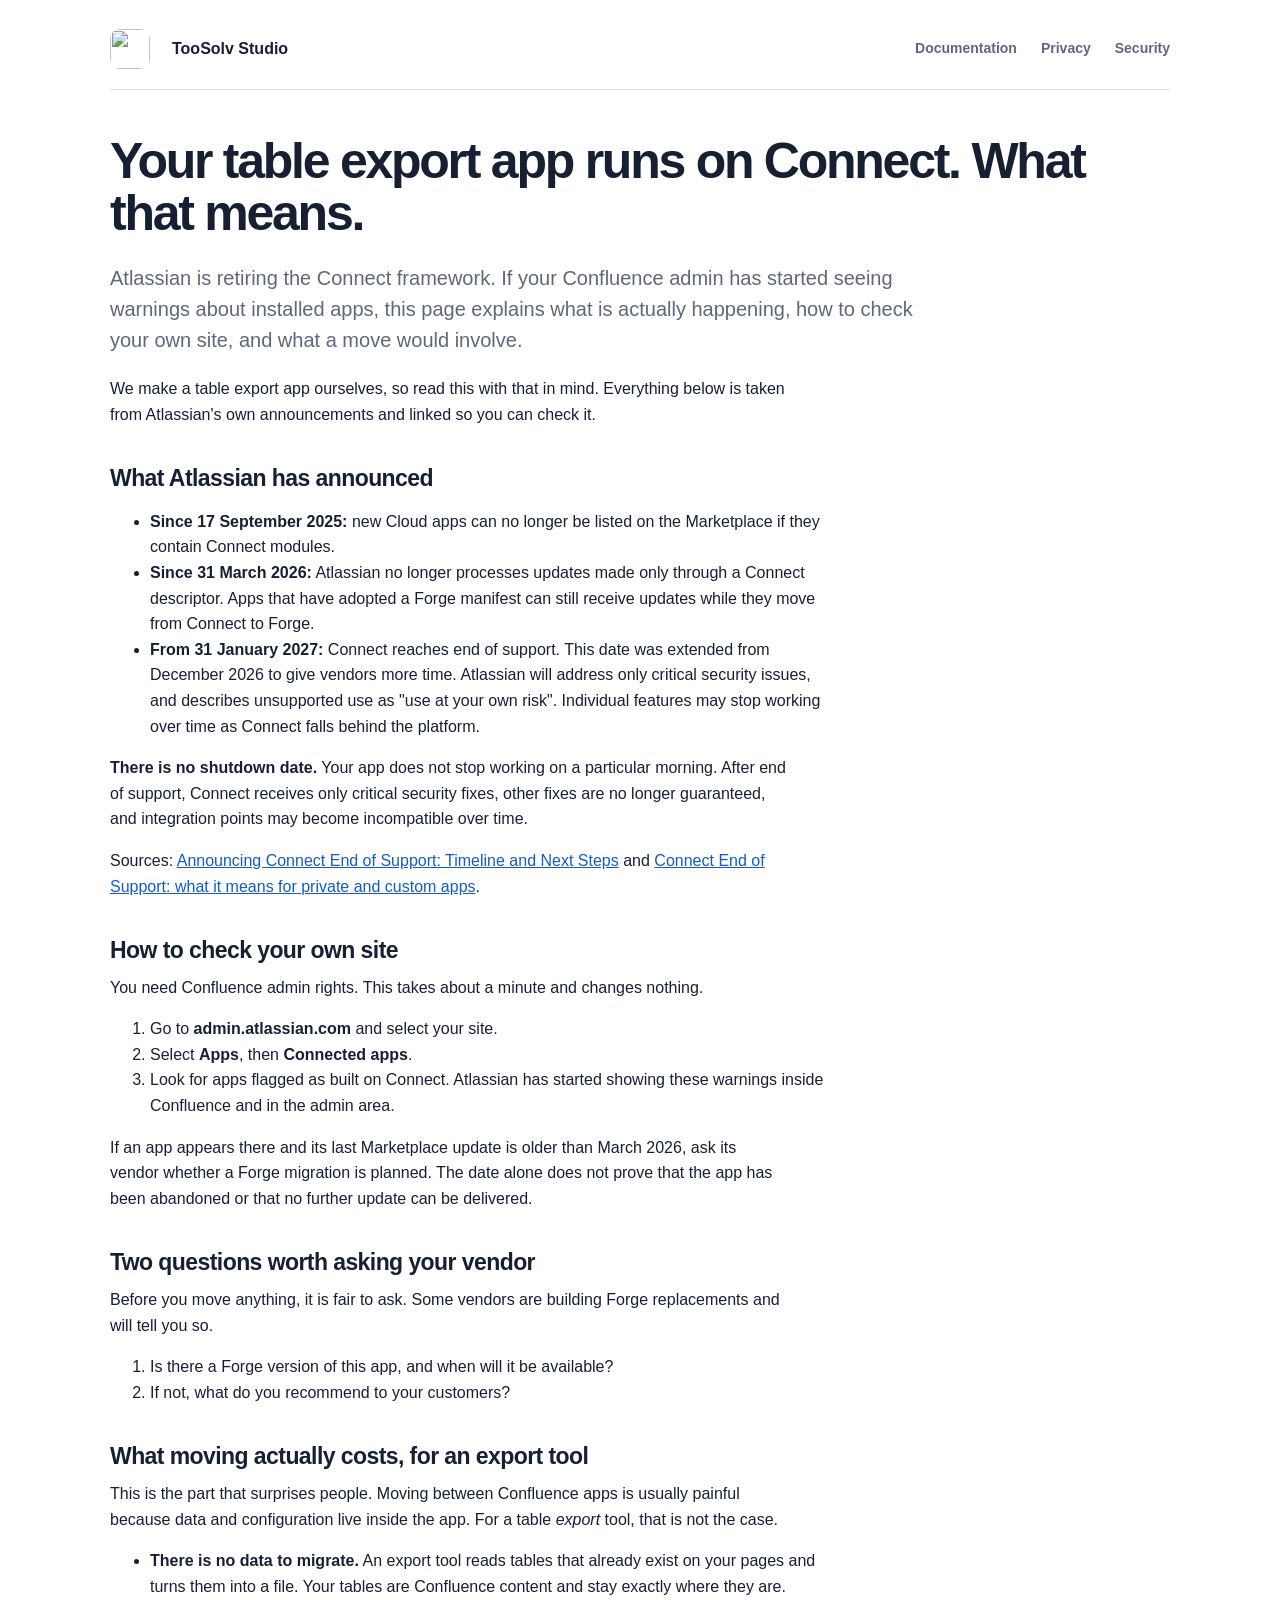
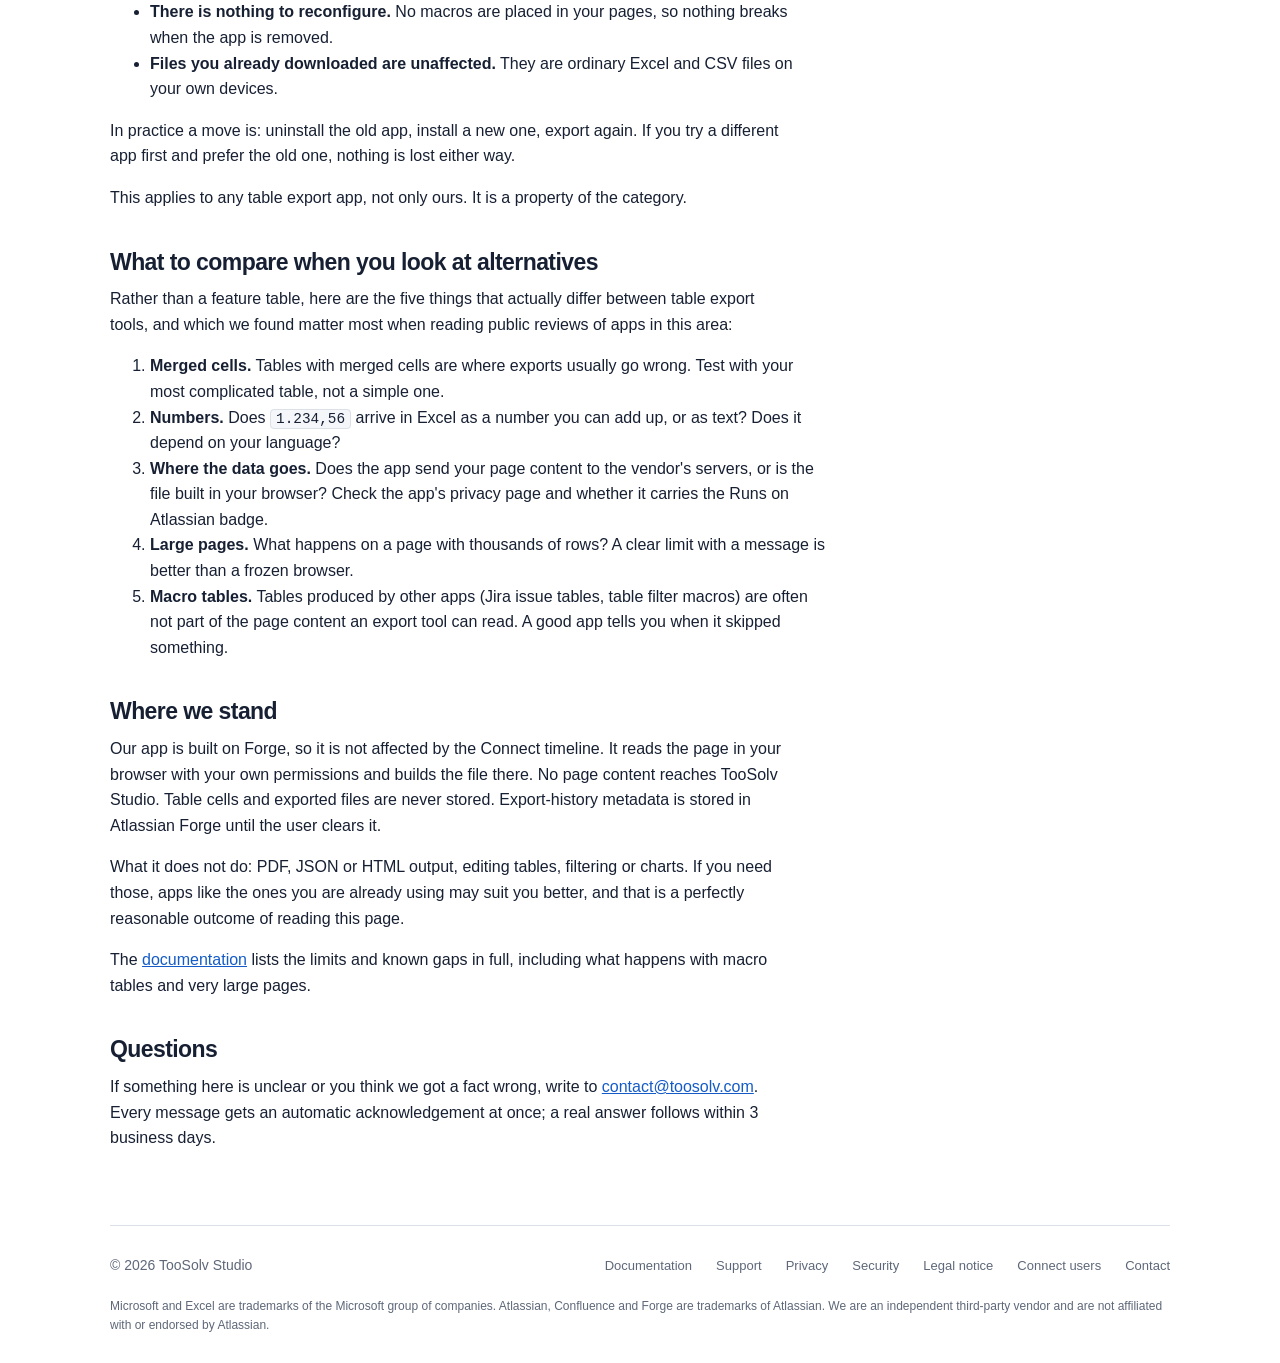
==== connect/index.html @ 5d68e41f "Fix Connect support wording" ====
<!doctype html>
<html lang="en">
<head>
  <meta charset="utf-8">
  <meta name="viewport" content="width=device-width, initial-scale=1">
  <meta http-equiv="Content-Security-Policy" content="default-src 'none'; style-src 'self'; img-src 'self' data:; script-src 'none'; connect-src 'none'; font-src 'self'; object-src 'none'; base-uri 'none'; form-action 'none'">
  <meta name="referrer" content="no-referrer">
  <title>Your table exporter runs on Connect · TableFlow: Excel & CSV Export for Confluence</title>
  <meta name="description" content="What Atlassian Connect end of support means for table export apps in Confluence Cloud, how to check whether yours is affected, and what a move costs.">
  <link rel="icon" href="../toosolv-studio.png?v=20260926">
  <link rel="stylesheet" href="../style.css?v=20260923c">
</head>
<body>
<div class="wrap">
  <header class="site">
    <img src="../toosolv-studio.png?v=20260926" alt="">
    <a href="../">TooSolv Studio</a>
    <nav aria-label="Main">
      <a href="../docs/">Documentation</a>
      <a href="../privacy/">Privacy</a>
      <a href="../security/">Security</a>

    </nav>
  </header>

  <main>
    <h1>Your table export app runs on Connect. What that means.</h1>
    <p class="lead">Atlassian is retiring the Connect framework. If your Confluence admin has
      started seeing warnings about installed apps, this page explains what is actually
      happening, how to check your own site, and what a move would involve.</p>

    <p>We make a table export app ourselves, so read this with that in mind. Everything below is
      taken from Atlassian's own announcements and linked so you can check it.</p>

    <h2>What Atlassian has announced</h2>
    <ul>
      <li><strong>Since 17 September 2025:</strong> new Cloud apps can no longer be listed on the
        Marketplace if they contain Connect modules.</li>
      <li><strong>Since 31 March 2026:</strong> Atlassian no longer processes updates made only
        through a Connect descriptor. Apps that have adopted a Forge manifest can still receive
        updates while they move from Connect to Forge.</li>
      <li><strong>From 31 January 2027:</strong> Connect reaches end of support. This date was
        extended from December 2026 to give vendors more time. Atlassian will address only critical
        security issues, and describes unsupported use as "use at your own risk". Individual
        features may stop working over time as Connect falls behind the platform.</li>
    </ul>

    <p><strong>There is no shutdown date.</strong> Your app does not stop working on a particular
      morning. After end of support, Connect receives only critical security fixes, other fixes
      are no longer guaranteed, and integration points may become incompatible over time.</p>

    <p>Sources:
      <a href="https://www.atlassian.com/blog/development/announcing-connect-end-of-support-timeline-and-next-steps">Announcing
      Connect End of Support: Timeline and Next Steps</a> and
      <a href="https://developer.atlassian.com/platform/adopting-forge-from-connect/connect-end-of-support-private-apps/">Connect
      End of Support: what it means for private and custom apps</a>.</p>

    <h2>How to check your own site</h2>
    <p>You need Confluence admin rights. This takes about a minute and changes nothing.</p>
    <ol>
      <li>Go to <strong>admin.atlassian.com</strong> and select your site.</li>
      <li>Select <strong>Apps</strong>, then <strong>Connected apps</strong>.</li>
      <li>Look for apps flagged as built on Connect. Atlassian has started showing these
        warnings inside Confluence and in the admin area.</li>
    </ol>
    <p>If an app appears there and its last Marketplace update is older than March 2026, ask its
      vendor whether a Forge migration is planned. The date alone does not prove that the app has
      been abandoned or that no further update can be delivered.</p>

    <h2>Two questions worth asking your vendor</h2>
    <p>Before you move anything, it is fair to ask. Some vendors are building Forge replacements
      and will tell you so.</p>
    <ol>
      <li>Is there a Forge version of this app, and when will it be available?</li>
      <li>If not, what do you recommend to your customers?</li>
    </ol>

    <h2>What moving actually costs, for an export tool</h2>
    <p>This is the part that surprises people. Moving between Confluence apps is usually painful
      because data and configuration live inside the app. For a table <em>export</em> tool, that
      is not the case.</p>
    <ul>
      <li><strong>There is no data to migrate.</strong> An export tool reads tables that already
        exist on your pages and turns them into a file. Your tables are Confluence content and
        stay exactly where they are.</li>
      <li><strong>There is nothing to reconfigure.</strong> No macros are placed in your pages,
        so nothing breaks when the app is removed.</li>
      <li><strong>Files you already downloaded are unaffected.</strong> They are ordinary Excel
        and CSV files on your own devices.</li>
    </ul>
    <p>In practice a move is: uninstall the old app, install a new one, export again. If you try
      a different app first and prefer the old one, nothing is lost either way.</p>
    <p>This applies to any table export app, not only ours. It is a property of the category.</p>

    <h2>What to compare when you look at alternatives</h2>
    <p>Rather than a feature table, here are the five things that actually differ between table
      export tools, and which we found matter most when reading public reviews of apps in this
      area:</p>
    <ol>
      <li><strong>Merged cells.</strong> Tables with merged cells are where exports usually go
        wrong. Test with your most complicated table, not a simple one.</li>
      <li><strong>Numbers.</strong> Does <code>1.234,56</code> arrive in Excel as a number you
        can add up, or as text? Does it depend on your language?</li>
      <li><strong>Where the data goes.</strong> Does the app send your page content to the
        vendor's servers, or is the file built in your browser? Check the app's privacy page and
        whether it carries the Runs on Atlassian badge.</li>
      <li><strong>Large pages.</strong> What happens on a page with thousands of rows? A clear
        limit with a message is better than a frozen browser.</li>
      <li><strong>Macro tables.</strong> Tables produced by other apps (Jira issue tables, table
        filter macros) are often not part of the page content an export tool can read. A good
        app tells you when it skipped something.</li>
    </ol>

    <h2>Where we stand</h2>
    <p>Our app is built on Forge, so it is not affected by the Connect timeline. It reads the
      page in your browser with your own permissions and builds the file there. No page content
      reaches TooSolv Studio. Table cells and exported files are never stored. Export-history
      metadata is stored in Atlassian Forge until the user clears it.</p>
    <p>What it does not do: PDF, JSON or HTML output, editing tables, filtering or charts. If you
      need those, apps like the ones you are already using may suit you better, and that is a
      perfectly reasonable outcome of reading this page.</p>
    <p>The <a href="../docs/">documentation</a> lists the limits and known gaps in full, including
      what happens with macro tables and very large pages.</p>

    <h2>Questions</h2>
    <p>If something here is unclear or you think we got a fact wrong, write to
      <a href="mailto:contact@toosolv.com">contact@toosolv.com</a>. Every message gets an
      automatic acknowledgement at once; a real answer follows within 3 business days.</p>
  </main>

  <footer class="site-footer"><div class="footer-inner"><span class="copyright">© 2026 TooSolv Studio</span><nav class="footer-links" aria-label="Footer"><a href="/docs/">Documentation</a><a href="/support/">Support</a><a href="/privacy/">Privacy</a><a href="/security/">Security</a><a href="/impressum/">Legal notice</a><a href="/connect/">Connect users</a><a href="mailto:contact@toosolv.com">Contact</a></nav></div><p class="footer-trademark">Microsoft and Excel are trademarks of the Microsoft group of companies. Atlassian, Confluence and Forge are trademarks of Atlassian. We are an independent third-party vendor and are not affiliated with or endorsed by Atlassian.</p></footer>
</div>
</body>
</html>
---- style.css ----
:root {
  --ink: #172033;
  --muted: #5e6879;
  --blue: #145bc7;
  --blue-dark: #0d4399;
  --line: #dce1e8;
  --panel: #f4f6f9;
  --white: #fff;
  --page: #fff;
  color-scheme: light;
}
* { box-sizing: border-box; }
html { scroll-behavior: smooth; }
body { margin: 0; background: var(--page); color: var(--ink); font: 16px/1.6 -apple-system, BlinkMacSystemFont, "Segoe UI", Arial, sans-serif; }
.wide { width: min(1380px, calc(100% - 80px)); margin-inline: auto; }
.topbar { border-bottom: 1px solid var(--line); background: var(--white); }
.topbar .wide { min-height: 76px; display: flex; align-items: center; gap: 30px; }
.brand { display: inline-flex; align-items: center; gap: 12px; color: var(--ink); font-size: 17px; font-weight: 720; text-decoration: none; }
.brand img { width: 42px; height: 42px; border-radius: 11px; }
nav { display: flex; flex-wrap: wrap; gap: 24px; margin-left: auto; }
nav a { color: var(--muted); font-size: 14px; font-weight: 650; text-decoration: none; }
nav a:hover, nav a:focus-visible, nav a[aria-current="page"] { color: var(--blue); }
a { color: var(--blue); }
h1, h2, p { margin-top: 0; }
h1 { max-width: 17ch; margin-bottom: 24px; font-size: clamp(42px, 5.2vw, 72px); line-height: 1.03; letter-spacing: -.045em; }
h2 { margin-bottom: 10px; font-size: 28px; line-height: 1.2; letter-spacing: -.025em; }
.lead { max-width: 66ch; color: var(--muted); font-size: 20px; line-height: 1.55; }
.label { margin-bottom: 16px; color: var(--blue); font-size: 13px; font-weight: 750; letter-spacing: .05em; text-transform: uppercase; }
.home-intro { display: grid; grid-template-columns: minmax(0, 1.65fr) minmax(300px, .7fr); gap: 8vw; align-items: center; min-height: 540px; padding-block: 72px; }
.intro-copy { max-width: 850px; }
.text-link { display: inline-block; margin-top: 20px; font-weight: 700; text-decoration: none; }
.studio-facts { padding: 30px; border-top: 4px solid var(--blue); background: var(--panel); }
.studio-facts h2 { font-size: 22px; }
.studio-facts dl { margin: 22px 0 0; }
.studio-facts dl div { display: grid; grid-template-columns: 90px 1fr; gap: 20px; padding: 13px 0; border-top: 1px solid var(--line); }
.studio-facts dt { color: var(--muted); font-size: 14px; }
.studio-facts dd { margin: 0; font-weight: 650; }
.projects-block, .product-details { padding-block: 72px; background: var(--panel); border-block: 1px solid var(--line); }
.projects-block.compact { padding-block: 56px 100px; border-top: 0; }
.section-title, .page-title { display: grid; grid-template-columns: minmax(300px, 1fr) minmax(300px, .75fr); gap: 10vw; align-items: end; margin-bottom: 34px; }
.section-title h2 { margin: 0; font-size: 34px; }
.section-title > p, .page-title > p { max-width: 600px; margin: 0; color: var(--muted); }
.project-row { display: grid; grid-template-columns: 66px minmax(0, 1fr) auto; gap: 26px; align-items: center; padding: 30px 0; border-top: 1px solid #bec6d2; border-bottom: 1px solid #bec6d2; color: var(--ink); text-decoration: none; }
.project-row:hover .row-action, .project-row:focus-visible .row-action { color: var(--blue-dark); text-decoration: underline; text-underline-offset: 4px; }
.project-letter { display: grid; place-items: center; width: 58px; height: 58px; border-radius: 13px; background: var(--blue); color: white; font-size: 27px; font-weight: 800; }
.project-row img { width: 58px; height: 58px; border-radius: 13px; }
.project-copy { display: flex; flex-direction: column; }
.project-copy small { margin-bottom: 2px; color: var(--blue); font-weight: 700; text-transform: uppercase; }
.project-copy strong { font-size: 23px; }
.project-copy > span { color: var(--muted); }
.row-action { color: var(--blue); font-weight: 700; }
.page-head { min-height: 410px; padding-block: 46px 70px; }
.crumb { margin-bottom: 76px; color: var(--muted); font-size: 14px; }
.crumb a { color: var(--muted); text-decoration: none; }
.crumb span { padding-inline: 8px; color: #9aa3b1; }
.page-title h1 { margin: 0; font-size: clamp(46px, 6vw, 76px); }
.product-head { min-height: 520px; }
.product-title { display: flex; align-items: flex-start; gap: 30px; }
.product-title > img { width: 104px; height: 104px; border-radius: 24px; }
.product-title h1 { max-width: 19ch; font-size: clamp(44px, 5.5vw, 70px); }
.product-actions { display: flex; flex-wrap: wrap; gap: 14px 28px; margin: 32px 0 0 134px; }
.primary-link { padding: 11px 17px; border-radius: 7px; background: var(--blue); color: white; font-weight: 700; text-decoration: none; }
.primary-link:hover, .primary-link:focus-visible { background: var(--blue-dark); }
.plain-link { align-self: center; font-weight: 650; text-decoration: none; }
.details-grid { display: grid; grid-template-columns: repeat(4, 1fr); }
.details-grid article { min-height: 190px; padding: 8px 28px 8px 0; }
.details-grid article + article { padding-left: 28px; border-left: 1px solid #c8cfda; }
.details-grid h2 { font-size: 20px; }
.details-grid p { color: var(--muted); }
.review-links { padding-block: 80px; }
.review-links .wide { display: grid; grid-template-columns: .7fr 1.3fr; gap: 8vw; }
.review-links h2 { font-size: 31px; }
.review-links .wide > div { display: grid; }
.review-links a { display: grid; grid-template-columns: 170px 1fr; gap: 30px; padding: 18px 0; border-top: 1px solid var(--line); color: var(--ink); text-decoration: none; }
.review-links a:last-child { border-bottom: 1px solid var(--line); }
.review-links a span { color: var(--muted); }
footer { padding-block: 28px; border-top: 1px solid var(--line); color: var(--muted); font-size: 14px; }
footer .wide { display: flex; justify-content: space-between; gap: 24px; }
footer a { color: var(--muted); }
footer .trademark { display: block; margin-top: 16px; font-size: 12px; }

/* Existing documentation and policy pages */
.wrap { width: min(1060px, calc(100% - 48px)); margin-inline: auto; padding-block: 26px 64px; }
header.site { min-height: 64px; display: flex; align-items: center; gap: 22px; padding-bottom: 18px; margin-bottom: 46px; border-bottom: 1px solid var(--line); }
header.site > a:first-of-type { display: inline-flex; align-items: center; gap: 11px; color: var(--ink); font-weight: 720; text-decoration: none; }
header.site img { width: 40px; height: 40px; border-radius: 10px; }
header.site nav { margin-left: auto; }
.wrap h1 { max-width: none; font-size: clamp(34px, 5vw, 50px); }
.wrap h2 { margin-top: 38px; font-size: 23px; }
.wrap p, .wrap li { max-width: 76ch; }
table { width: 100%; margin: 14px 0; border-collapse: collapse; font-size: 15px; }
th, td { padding: 9px 10px; border-bottom: 1px solid var(--line); text-align: left; vertical-align: top; }
th { color: var(--muted); }
.table-scroll { overflow-x: auto; }
code, kbd { padding: 1px 5px; border: 1px solid var(--line); border-radius: 4px; background: var(--panel); font: .9em "Cascadia Code", Consolas, monospace; }
.cards { display: grid; grid-template-columns: repeat(auto-fit, minmax(210px, 1fr)); gap: 12px; margin-top: 24px; }
.cards a { padding: 16px; border: 1px solid var(--line); color: var(--ink); text-decoration: none; }
.cards strong, .cards span { display: block; }
.cards strong { color: var(--blue); }
.cards span { color: var(--muted); font-size: 14px; }
.wrap footer { margin-top: 58px; }
.sr-only { position: absolute; width: 1px; height: 1px; overflow: hidden; clip-path: inset(50%); white-space: nowrap; }

@media (max-width: 900px) {
  .wide { width: min(100% - 40px, 760px); }
  .home-intro { grid-template-columns: 1fr; min-height: auto; gap: 50px; }
  .studio-facts { max-width: 520px; }
  .section-title, .page-title, .review-links .wide { grid-template-columns: 1fr; gap: 16px; }
  .details-grid { grid-template-columns: repeat(2, 1fr); }
  .details-grid article:nth-child(3) { padding-left: 0; border-left: 0; }
  .project-row { grid-template-columns: 58px 1fr; }
  .row-action { grid-column: 2; }
}
@media (max-width: 600px) {
  .wide { width: calc(100% - 30px); }
  .topbar .wide, header.site { flex-wrap: wrap; padding-block: 13px; }
  nav, header.site nav { width: 100%; margin-left: 0; gap: 16px; }
  h1 { font-size: 42px; }
  .home-intro { padding-block: 52px; }
  .projects-block, .product-details { padding-block: 50px; }
  .page-head { padding-top: 30px; }
  .crumb { margin-bottom: 50px; }
  .product-title { display: block; }
  .product-title > img { width: 76px; height: 76px; margin-bottom: 24px; }
  .product-actions { margin-left: 0; }
  .details-grid { grid-template-columns: 1fr; }
  .details-grid article, .details-grid article + article { min-height: auto; padding: 20px 0; border-left: 0; border-top: 1px solid #c8cfda; }
  .review-links a { grid-template-columns: 1fr; gap: 4px; }
  footer .wide { display: block; }
}
@media (prefers-reduced-motion: reduce) { html { scroll-behavior: auto; } }

/* Keep the footer at the bottom without covering page content. */
body { min-height: 100vh; min-height: 100dvh; display: flex; flex-direction: column; }
body > main { flex: 1; }
body > .wrap { flex: 1; display: flex; flex-direction: column; padding-bottom: 0; }
.wrap > main { flex: 1; }
.site-footer { flex-shrink: 0; margin-top: auto; background: var(--white); }
.footer-inner, .footer-trademark { width: min(1380px, calc(100% - 80px)); margin-inline: auto; }
.footer-inner { display: flex; align-items: baseline; justify-content: space-between; flex-wrap: wrap; gap: 16px 32px; }
.copyright { white-space: nowrap; }
.footer-links { margin: 0; display: flex; flex-wrap: wrap; gap: 10px 24px; }
.footer-links a { font-size: 13px; font-weight: 500; text-underline-offset: 4px; }
.footer-links a:hover { text-decoration: underline; }
.footer-trademark { margin-top: 20px; margin-bottom: 0; font-size: 12px; }
.wrap .footer-inner, .wrap .footer-trademark { width: 100%; max-width: none; }
.product-head { padding-block: 32px 56px; min-height: auto; }
.product-head .crumb { margin-bottom: 42px; }
.product-overview { display: grid; grid-template-columns: minmax(0, 1.5fr) minmax(280px, .75fr); gap: 64px; align-items: start; }
.product-title { display: grid; grid-template-columns: 64px 1fr; gap: 22px; }
.product-title > img { width: 64px; height: 64px; border-radius: 15px; }
.product-title h1 { font-size: clamp(36px, 4vw, 56px); max-width: 20ch; margin-bottom: 20px; }
.product-title .label { margin-bottom: 12px; }
.product-title .lead { font-size: 18px; margin-bottom: 0; }
.product-actions { margin: 28px 0 0 86px; }
.product-summary { padding: 24px 28px; background: var(--panel); border: 1px solid var(--line); border-radius: 10px; }
.product-summary h2 { font-size: 19px; margin-bottom: 18px; }
.product-summary dl { margin: 0; }
.product-summary dl div { display: flex; justify-content: space-between; gap: 20px; border-top: 1px solid var(--line); padding-block: 12px; }
.product-summary dt { color: var(--muted); }
.product-summary dd { margin: 0; font-weight: 600; text-align: right; }
.product-details { padding-block: 40px; }
.details-grid { gap: 20px; }
.details-grid article, .details-grid article + article { min-height: auto; padding: 24px; border: 1px solid var(--line); border-radius: 8px; background: white; }
.details-grid h2 { font-size: 18px; }
.details-grid p { margin-bottom: 0; font-size: 15px; }
.review-links { padding-block: 48px; }
.review-links h2 { font-size: 26px; }
.review-intro p { color: var(--muted); max-width: 38ch; }
@media (max-width: 900px) {
 .footer-inner, .footer-trademark { width: calc(100% - 40px); }
 .product-overview { grid-template-columns: 1fr; gap: 32px; }
 .product-summary { max-width: none; }
}
@media (max-width: 600px) {
 .footer-inner, .footer-trademark { width: calc(100% - 30px); }
 .footer-links { width: 100%; gap: 12px 20px; }
 .product-title { grid-template-columns: 48px minmax(0, 1fr); gap: 14px; }
 .product-title > img { width: 48px; height: 48px; margin: 0; }
 .product-title h1 { font-size: 34px; }
 .product-actions { margin-left: 0; }
 .product-head .crumb { margin-bottom: 30px; }
 .product-summary { padding: 20px; }
 .details-grid article, .details-grid article + article { padding: 22px; }
}

.home-main { display: flex; flex-direction: column; }
.home-main > .projects-block { flex: 1; }

/* Viewport-sized project directories; long documents keep normal scrolling. */
.directory-ready { height: 100vh; height: 100dvh; min-height: 0; overflow: hidden; }
.directory-ready .topbar, .directory-ready .site-footer { flex: 0 0 auto; }
.directory-ready .home-main { min-height: 0; overflow: hidden; }
.directory-ready .home-intro { flex: 0 0 auto; min-height: 0; padding-block: clamp(24px, 6vh, 72px); }
.directory-ready .home-intro h1 { font-size: clamp(32px, 4.3vw, 64px); }
.directory-ready .home-intro .lead { margin-bottom: 0; font-size: 18px; }
.directory-ready .page-head { flex: 0 0 auto; min-height: 0; padding-block: clamp(20px, 4vh, 46px); }
.directory-ready .page-head .crumb { margin-bottom: clamp(16px, 4vh, 48px); }
.directory-ready .page-title { margin-bottom: 0; }
.directory-ready .projects-block { min-height: 0; padding-block: clamp(16px, 3vh, 40px); display: flex; }
.directory-ready .projects-block > .wide { min-height: 0; display: flex; flex-direction: column; }
.directory-ready .section-title { flex-shrink: 0; margin-bottom: 20px; }
.directory-items { flex-shrink: 0; }
.directory-ready .project-row { padding-block: 20px; }
.more-button, .dialog-close { font: inherit; cursor: pointer; }
.more-button { flex: 0 0 auto; align-self: flex-start; margin-top: 12px; border: 1px solid var(--blue); border-radius: 6px; padding: 8px 18px; background: white; color: var(--blue); font-weight: 650; }
.more-button[hidden] { display: none; }
.more-button:hover { background: #eaf1fc; }
.more-dialog { width: min(1000px, calc(100% - 32px)); max-height: calc(100dvh - 40px); padding: 0; border: 1px solid var(--line); border-radius: 12px; color: var(--ink); background: white; }
.more-dialog::backdrop { background: rgb(17 27 44 / 48%); }
.more-dialog[open] { display: flex; flex-direction: column; }
.dialog-heading { display: flex; justify-content: space-between; align-items: center; gap: 20px; padding: 20px 24px; border-bottom: 1px solid var(--line); }
.dialog-heading h2 { margin: 0; font-size: 24px; }
.dialog-close { flex-shrink: 0; width: 40px; height: 40px; border: 1px solid var(--line); background: var(--panel); border-radius: 6px; font-size: 26px; }
.dialog-items { min-height: 0; overflow-y: auto; padding: 0 24px 24px; overscroll-behavior: contain; }
.dialog-items .project-row { border-top: 0; }
@media (max-width: 900px) {
 .directory-ready .studio-facts { display: none; }
 .directory-ready .home-intro { grid-template-columns: 1fr; }
 .directory-ready .section-title > p { display: none; }
 .directory-ready .home-intro h1 { max-width: 22ch; }
}
@media (max-width: 600px) {
 .directory-ready .topbar .wide { min-height: 60px; flex-wrap: nowrap; gap: 12px; padding-block: 8px; }
 .directory-ready .topbar nav { width: auto; margin-left: auto; }
 .directory-ready .brand { font-size: 15px; gap: 8px; }
 .directory-ready .brand img { width: 34px; height: 34px; }
 .directory-ready .home-intro { padding-block: 20px; }
 .directory-ready .home-intro h1 { font-size: 32px; margin-bottom: 12px; }
 .directory-ready .home-intro .lead { font-size: 14px; }
 .directory-ready .label { font-size: 11px; margin-bottom: 8px; }
 .directory-ready .page-title h1 { font-size: 36px; }
 .directory-ready .page-title > p { font-size: 14px; }
 .directory-ready .section-title h2 { font-size: 24px; }
 .directory-ready .project-row { gap: 8px 14px; grid-template-columns: 42px 1fr; padding-block: 14px; }
 .directory-ready .project-row img, .directory-ready .project-letter { width: 40px; height: 40px; border-radius: 9px; }
 .directory-ready .project-copy strong { font-size: 18px; }
 .directory-ready .project-copy > span { font-size: 13px; }
 .directory-ready .row-action { font-size: 14px; }
 .directory-ready .site-footer { padding-block: 12px; }
 .directory-ready .footer-inner { gap: 6px; }
 .directory-ready .footer-links { gap: 4px 14px; }
 .directory-ready .footer-links a, .directory-ready .copyright { font-size: 11px; }
 .dialog-heading { padding: 16px; }
 .dialog-items { padding-inline: 16px; }
}
@media (max-height: 650px) {
 .directory-ready .home-intro, .directory-ready .page-head { padding-block: 12px; }
 .directory-ready .home-intro h1 { font-size: 30px; margin-bottom: 8px; }
 .directory-ready .home-intro .lead, .directory-ready .studio-facts, .directory-ready .page-title > p { display: none; }
 .directory-ready .page-head .crumb { margin-bottom: 10px; }
 .directory-ready .page-title h1 { font-size: 32px; }
 .directory-ready .section-title { margin-bottom: 8px; }
 .directory-ready .section-title h2 { font-size: 22px; }
 .directory-ready .section-title .label { display: none; }
 .directory-ready .site-footer { padding-block: 8px; }
}

@media (min-width: 901px) and (max-height: 850px) {
 .directory-ready .home-intro { padding-block: 24px; }
 .directory-ready .home-intro h1 { font-size: 44px; margin-bottom: 16px; }
 .directory-ready .home-intro .lead { font-size: 16px; }
 .directory-ready .studio-facts { padding: 18px 24px; }
 .directory-ready .studio-facts dl { margin-top: 12px; }
 .directory-ready .studio-facts dl div { padding-block: 8px; }
 .directory-ready .section-title h2 { font-size: 28px; }
 .directory-ready .section-title .label { margin-bottom: 8px; }
}

/* Shared product-page pattern: icon above flush-left copy and disclosed illustrations. */
.app-page .product-overview { grid-template-columns: minmax(0, 1fr) minmax(0, 1fr); gap: clamp(32px, 5vw, 80px); align-items: center; }
.app-page .product-title { display: block; text-align: left; }
.app-page .product-title > img { display: block; width: 72px; height: 72px; margin: 0 0 24px; border-radius: 16px; }
.app-page .product-title h1 { max-width: 20ch; }
.app-page .product-actions { margin-left: 0; }
.app-visual { margin: 0; min-width: 0; }
.app-visual-frame { position: relative; overflow: hidden; border-radius: 12px; border: 1px solid var(--line); background: var(--panel); }
.app-visual .illustration { display: block; width: 100%; height: auto; aspect-ratio: 3 / 2; object-fit: cover; }
.ai-image-label { position: absolute; right: 0; bottom: 0; width: 22px; height: 22px; padding: 4px; border: 0; border-radius: 4px; background: transparent; box-shadow: none; }
.ai-image-label img { display: block; width: 14px; height: 14px; object-fit: contain; border-radius: 3px; }
.app-visual figcaption { margin-top: 10px; color: var(--muted); font-size: 13px; }
.app-facts { padding-bottom: 32px; }
.app-facts .product-summary { padding: 20px 24px; }
.app-facts .product-summary h2 { font-size: 16px; margin-bottom: 12px; }
.app-facts .product-summary dl { display: grid; grid-template-columns: repeat(3, 1fr); gap: 24px; }
.app-facts .product-summary dl div { padding-block: 8px 0; }
.app-page .review-links .wide { grid-template-columns: 1fr 1fr; align-items: center; gap: clamp(32px, 5vw, 80px); }
.app-page .review-links .wide > .app-resources { display: block; }
.app-resources > p { color: var(--muted); margin-bottom: 24px; }
@media (max-width: 900px) {
 .app-page .product-overview, .app-page .review-links .wide { grid-template-columns: 1fr; }
 .app-page .product-overview > .app-visual { max-width: 680px; }
 .app-facts .product-summary dl { grid-template-columns: 1fr; gap: 0; }
 .app-facts .product-summary dl div { padding-block: 10px; }
 .app-page .review-links .wide > .app-visual { max-width: 680px; }
}

/* Editorial product presentation, shared by future app pages. */
.app-page { background: #f8fafd; }
.app-page .topbar { background: #fff; }
.app-page .product-head { margin-top: 28px; padding: 30px 40px 40px; background: #11243b; border-radius: 24px; color: #fff; }
.app-page .product-head .crumb { margin-bottom: 36px; color: #b4c4d7; font-size: 12px; }
.app-page .product-head .crumb a { color: #b4c4d7; }
.app-page .product-overview { gap: 48px; }
.app-page .product-title > img { width: 60px; height: 60px; border-radius: 14px; margin-bottom: 20px; }
.app-page .product-title .label { color: #96bfff; font-size: 11px; letter-spacing: .12em; }
.app-page .product-title h1 { font-size: clamp(36px, 4.2vw, 64px); line-height: 1.06; letter-spacing: -.045em; margin-bottom: 20px; }
.app-page .product-title h1 span { color: #b6d3ff; }
.app-page .product-title .lead { color: #d0dbe7; font-size: 17px; max-width: 49ch; }
.app-page .product-actions { margin-top: 28px; gap: 18px; }
.app-page .primary-link { display: inline-flex; gap: 16px; align-items: center; border-radius: 8px; background: #fff; color: #11243b; padding: 12px 17px; font-size: 14px; }
.app-page .primary-link:hover { background: #dfebff; }
.app-page .plain-link { color: #fff; font-size: 14px; text-underline-offset: 5px; }
.app-page .plain-link:hover { text-decoration: underline; }
.app-page .product-head .app-visual-frame { border: 1px solid #526376; border-radius: 16px; }
.app-page .product-head .app-visual figcaption { color: #b4c4d7; font-size: 12px; }
.app-page .app-facts { padding: 0 24px; }
.app-page .app-facts .product-summary { border: 0; border-bottom: 1px solid var(--line); border-radius: 0; background: transparent; padding: 22px 0; }
.app-page .app-facts .product-summary dl div { border-top: 0; padding: 0; justify-content: center; gap: 16px; font-size: 14px; }
.app-page .app-facts .product-summary dl div + div { border-left: 1px solid var(--line); }
.app-page .product-details { padding-block: 64px; border: 0; background: transparent; }
.feature-heading { display: flex; justify-content: space-between; gap: 32px; align-items: end; margin-bottom: 28px; }
.feature-heading h2 { font-size: clamp(28px, 3vw, 40px); letter-spacing: -.035em; margin: 0; }
.feature-heading > p { color: var(--muted); max-width: 30ch; margin: 0; }
.app-page .feature-grid { grid-template-columns: repeat(3, minmax(0, 1fr)); gap: 18px; }
.app-page .feature-grid article, .app-page .feature-grid article + article { padding: 28px; border-radius: 14px; border: 1px solid #dce4ee; min-height: 230px; }
.app-page .feature-grid .feature-export { grid-column: span 2; background: #eaf2ff; border-color: #cfdef4; }
.app-page .feature-grid .feature-forge { grid-column: span 2; background: #eef3f7; }
.feature-index { display: block; font-size: 10px; font-weight: 700; letter-spacing: .13em; color: #496785; margin-bottom: 20px; }
.feature-grid h3 { font-size: 23px; line-height: 1.2; letter-spacing: -.025em; margin: 0 0 12px; }
.feature-grid p { max-width: 53ch; }
.format-flow { display: flex; flex-wrap: wrap; align-items: center; gap: 12px; margin-top: 28px; }
.format-flow span { padding: 10px 16px; border: 1px solid #c8d8eb; border-radius: 7px; background: white; font-size: 13px; font-weight: 650; }
.format-flow .format-xlsx { color: #13794f; border-color: #a0d3bd; background: #e3f5ec; }
.format-flow .format-csv { color: #1553a5; }
.structure-preview { display: grid; grid-template-columns: repeat(3, 1fr); gap: 4px; width: 126px; margin-top: 22px; }
.structure-preview i { height: 17px; background: #dce9fa; border-radius: 3px; }
.structure-preview i:first-child { grid-column: span 2; background: #7fa9e6; }
.feature-link { display: inline-flex; gap: 18px; margin-top: 24px; text-decoration: none; font-size: 14px; font-weight: 650; }
.feature-link:hover { text-decoration: underline; text-underline-offset: 4px; }
.app-page .review-links { padding-block: 0 64px; }
.app-page .review-links > .wide { padding: 32px; background: white; border: 1px solid var(--line); border-radius: 20px; gap: 44px; }
.app-page .app-resources h2 { font-size: clamp(28px, 3vw, 38px); line-height: 1.12; }
.app-page .review-links a { grid-template-columns: 130px 1fr; gap: 16px; font-size: 14px; }
.app-page .review-links a:hover { color: var(--blue); }
.app-page .site-footer { background: #fff; }
@media(max-width: 900px) {
 .app-page .product-head { padding: 24px; }
 .app-page .product-overview { gap: 28px; }
 .app-page .app-facts .product-summary dl { grid-template-columns: repeat(3, minmax(0, 1fr)); gap: 12px; }
 .app-page .app-facts .product-summary dl div { flex-direction: column; text-align: center; gap: 2px; }
 .app-page .app-facts dd { text-align: center; }
 .app-page .feature-grid { grid-template-columns: 1fr 1fr; }
 .app-page .feature-grid .feature-export, .app-page .feature-grid .feature-forge { grid-column: auto; }
 .feature-heading { align-items: start; }
 .feature-heading > p { display: none; }
 .app-page .review-links > .wide { padding: 24px; }
}
@media(max-width: 600px) {
 .app-page .product-head { margin-top: 16px; padding: 20px; border-radius: 16px; }
 .app-page .product-head .crumb { margin-bottom: 28px; font-size: 11px; }
 .app-page .product-title h1 { font-size: 36px; }
 .app-page .product-title .lead { font-size: 15px; }
 .app-page .app-facts { padding-inline: 0; }
 .app-page .app-facts .product-summary dl div { font-size: 11px; }
 .app-page .feature-grid { grid-template-columns: 1fr; }
 .app-page .feature-grid article, .app-page .feature-grid article + article { min-height: 0; padding: 24px; }
 .app-page .product-details { padding-block: 40px; }
 .app-page .review-links > .wide { padding: 20px; }
 .app-page .review-links a { grid-template-columns: 1fr; gap: 4px; }
}
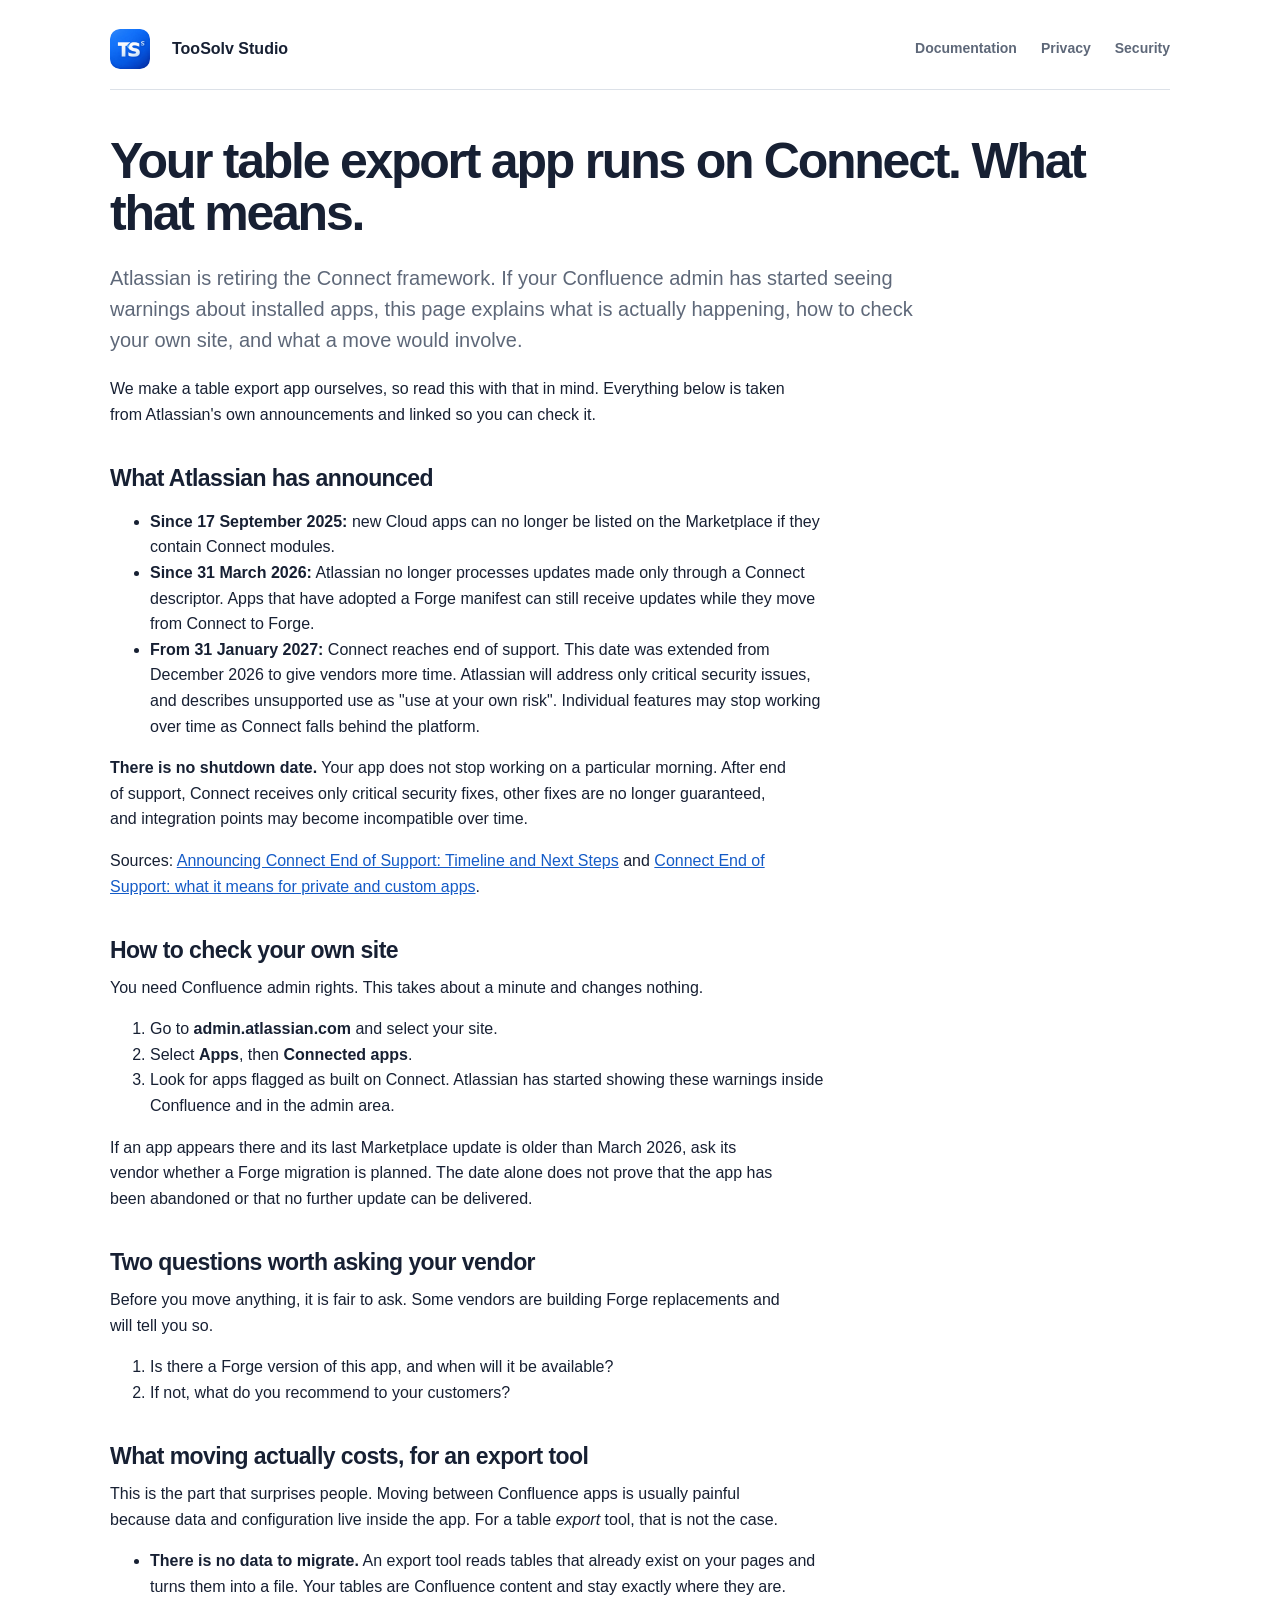
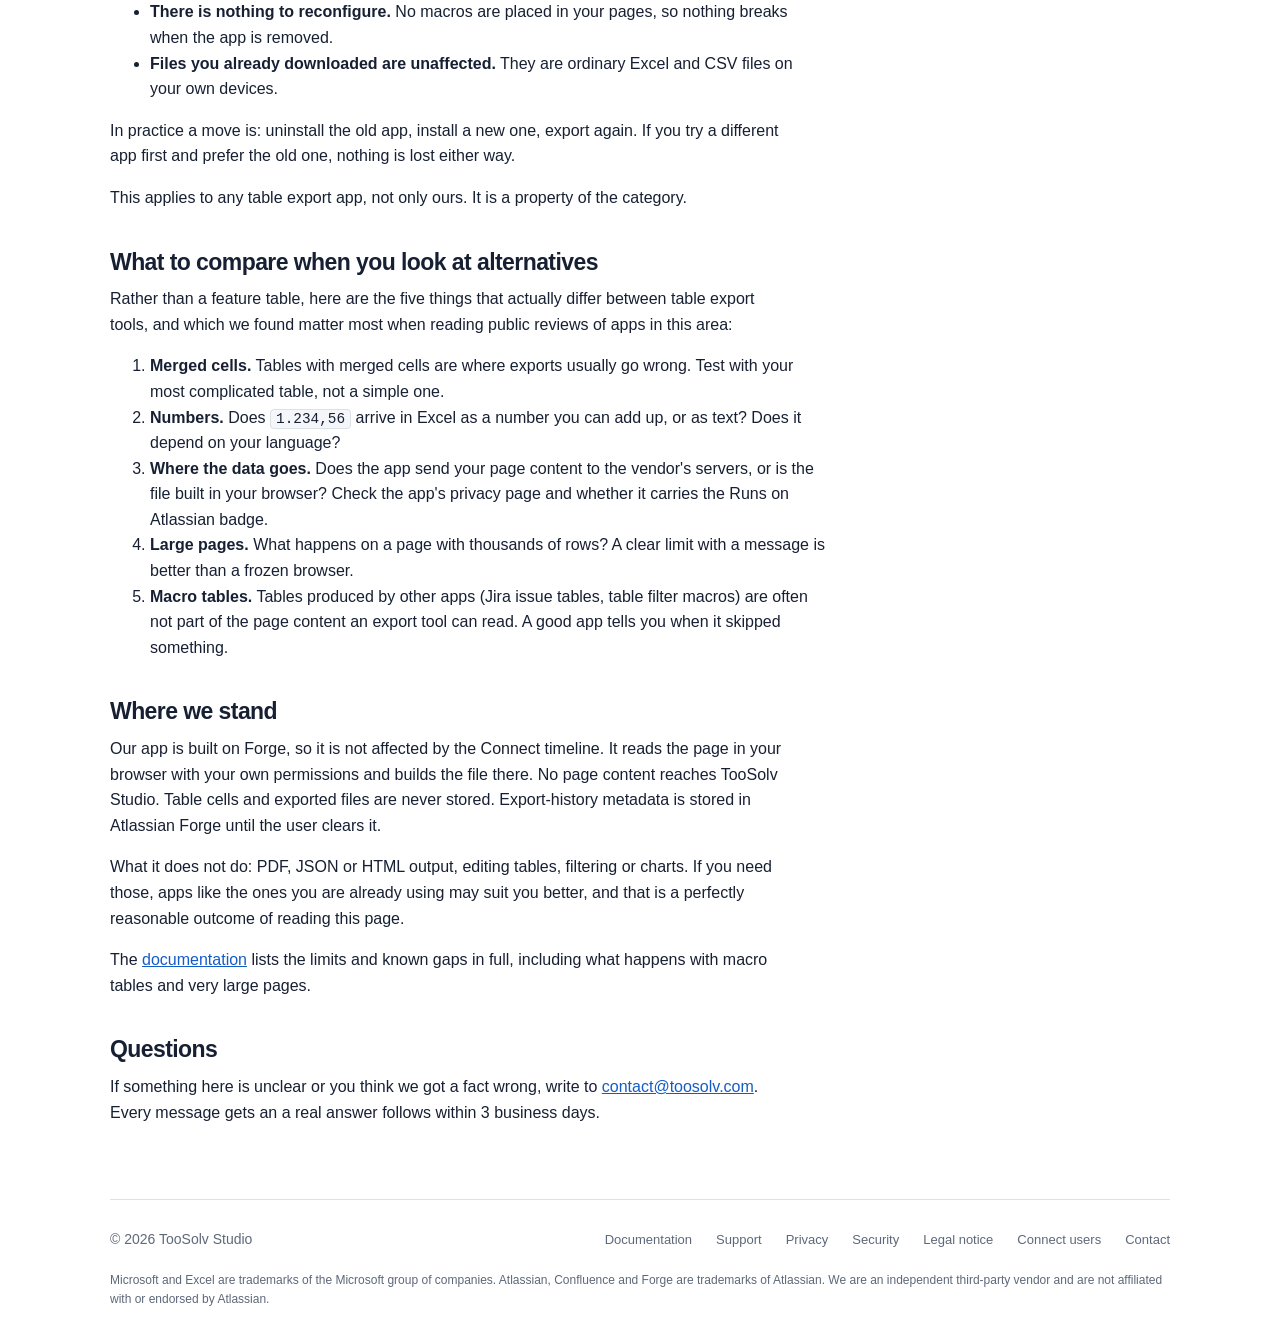
==== commit 1da2e2ba: "Publish final TableFlow privacy and help updates" ====
--- a/connect/index.html
+++ b/connect/index.html
@@ -125,7 +125,7 @@
     <h2>Questions</h2>
     <p>If something here is unclear or you think we got a fact wrong, write to
       <a href="mailto:contact@toosolv.com">contact@toosolv.com</a>. Every message gets an
-      automatic acknowledgement at once; a real answer follows within 3 business days.</p>
+      a real answer follows within 3 business days.</p>
   </main>
 
   <footer class="site-footer"><div class="footer-inner"><span class="copyright">© 2026 TooSolv Studio</span><nav class="footer-links" aria-label="Footer"><a href="/docs/">Documentation</a><a href="/support/">Support</a><a href="/privacy/">Privacy</a><a href="/security/">Security</a><a href="/impressum/">Legal notice</a><a href="/connect/">Connect users</a><a href="mailto:contact@toosolv.com">Contact</a></nav></div><p class="footer-trademark">Microsoft and Excel are trademarks of the Microsoft group of companies. Atlassian, Confluence and Forge are trademarks of Atlassian. We are an independent third-party vendor and are not affiliated with or endorsed by Atlassian.</p></footer>
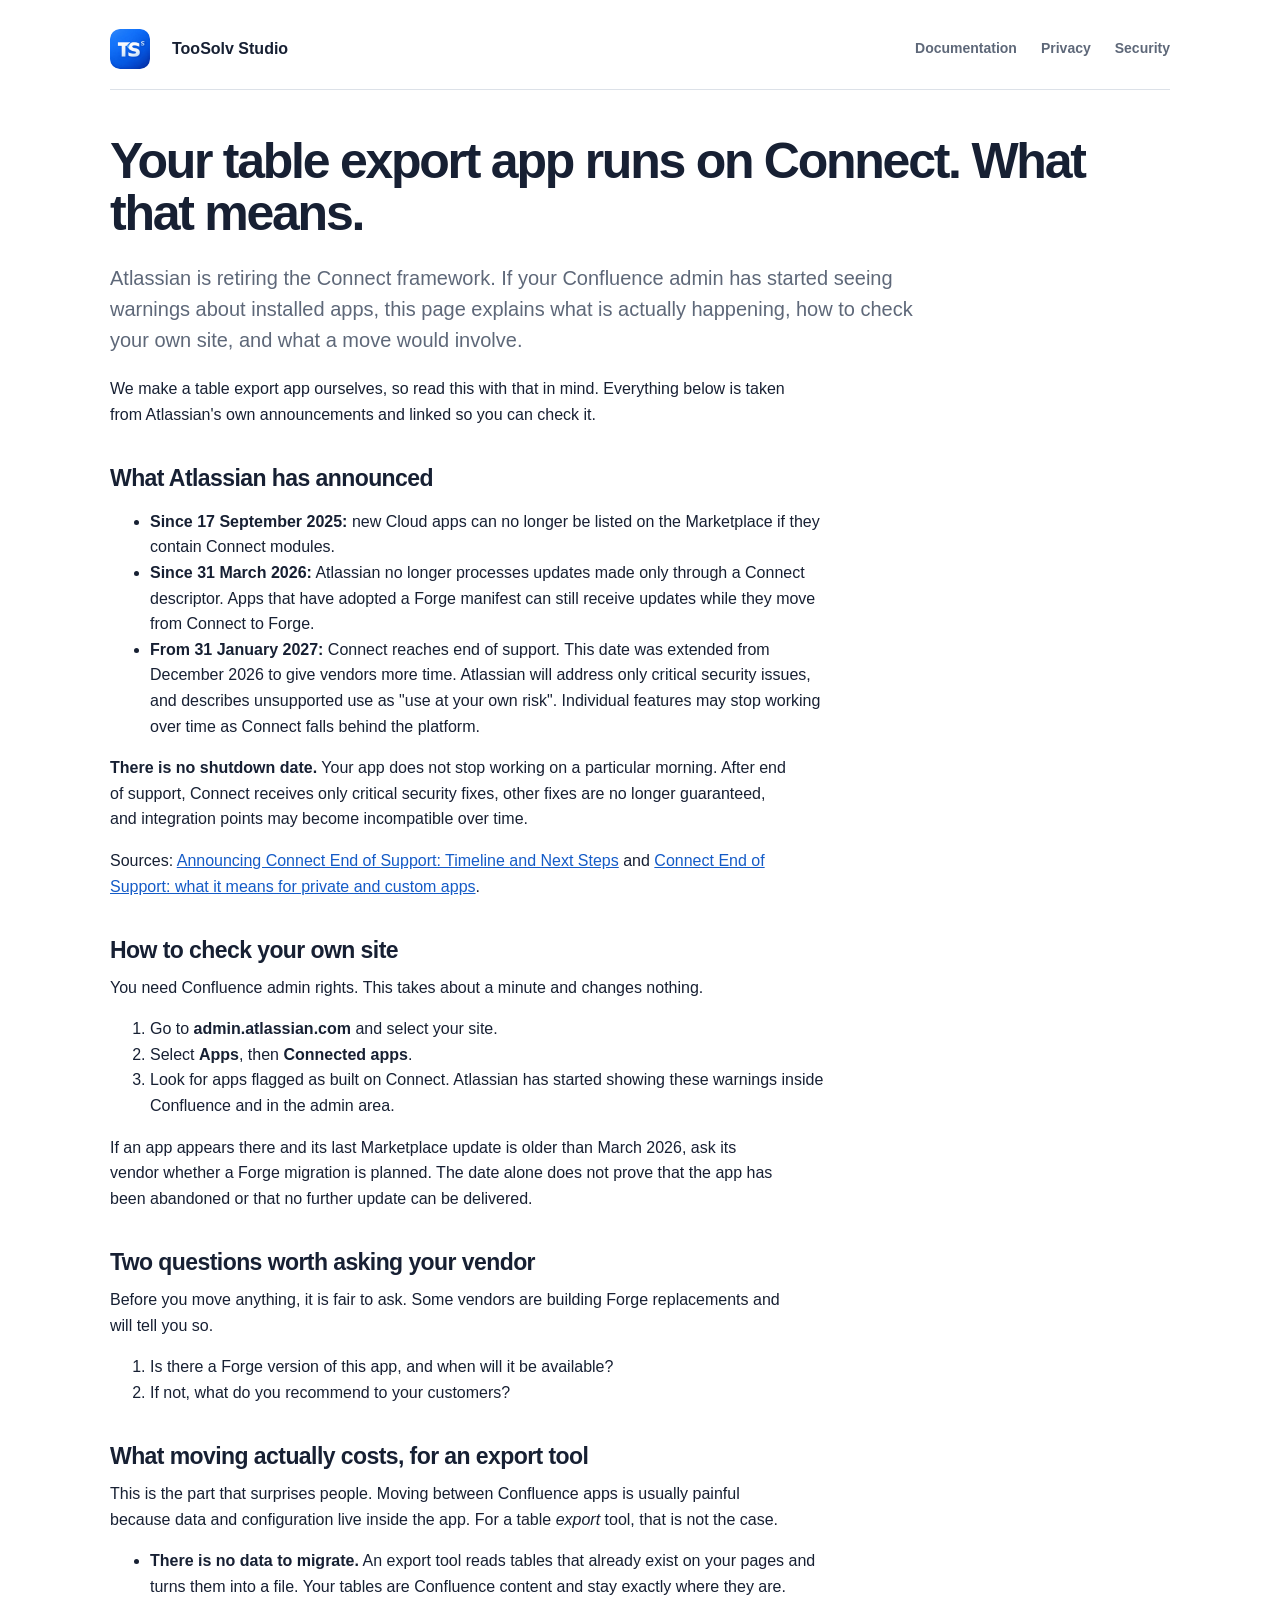
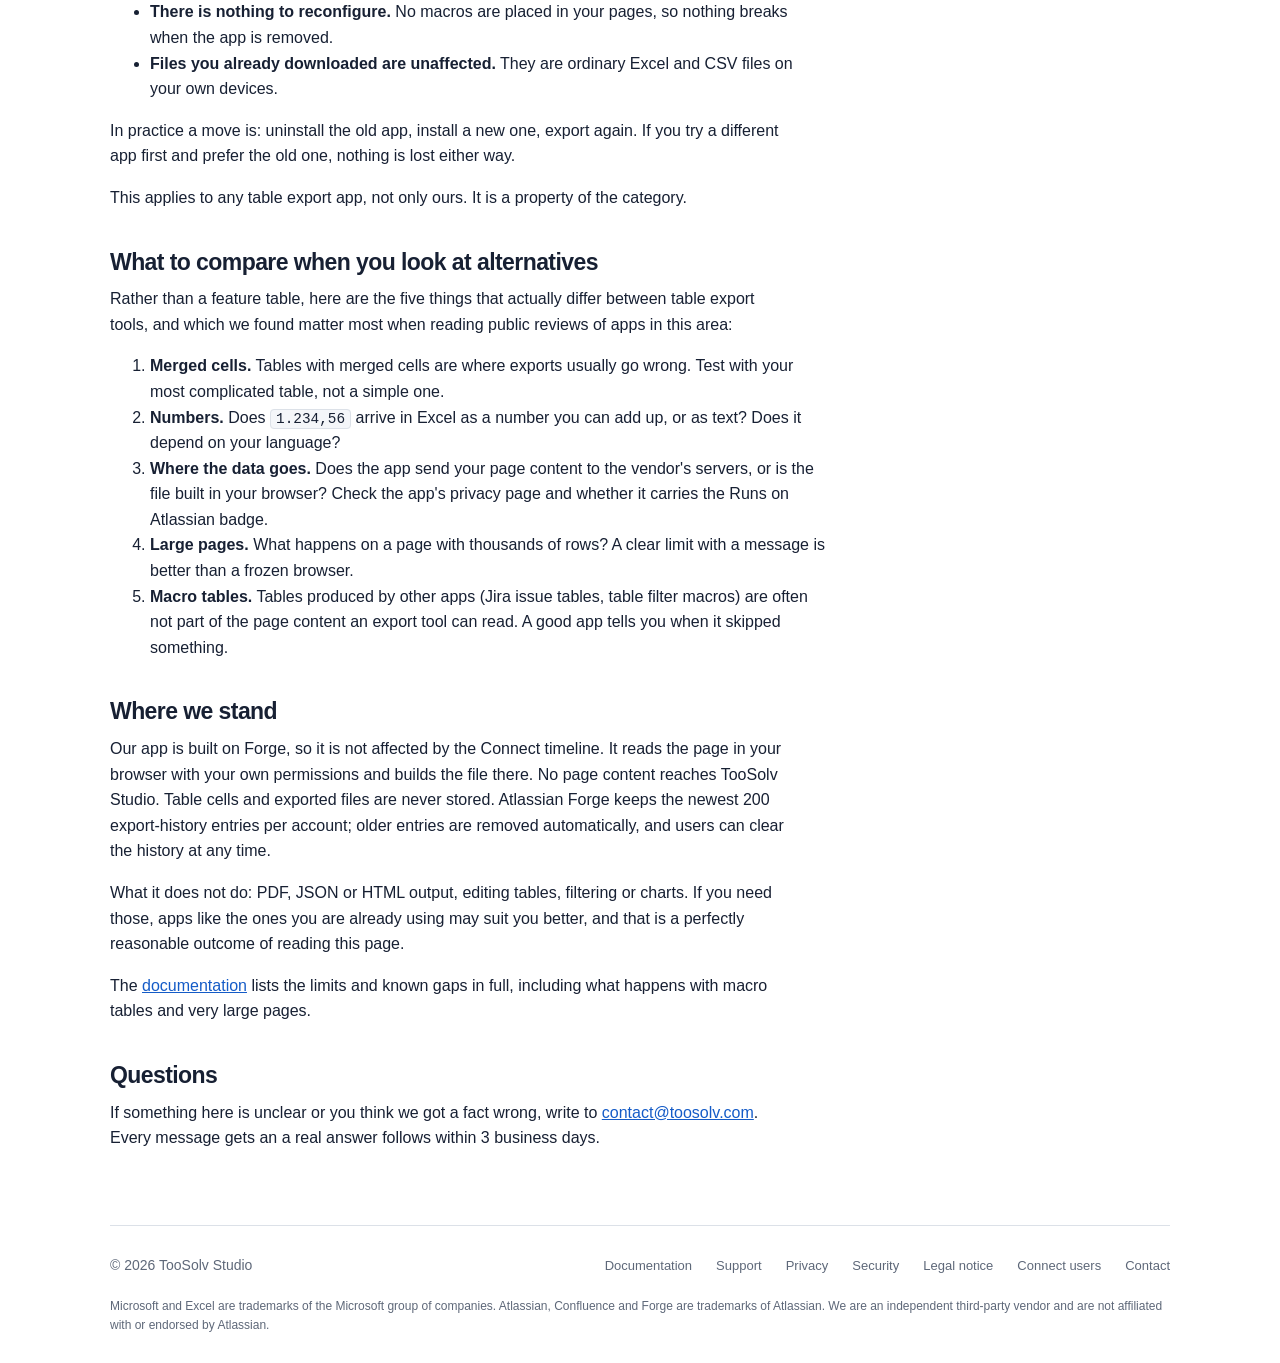
==== commit b6699dc4: "Publish final privacy and support corrections" ====
--- a/connect/index.html
+++ b/connect/index.html
@@ -114,8 +114,9 @@
     <h2>Where we stand</h2>
     <p>Our app is built on Forge, so it is not affected by the Connect timeline. It reads the
       page in your browser with your own permissions and builds the file there. No page content
-      reaches TooSolv Studio. Table cells and exported files are never stored. Export-history
-      metadata is stored in Atlassian Forge until the user clears it.</p>
+      reaches TooSolv Studio. Table cells and exported files are never stored. Atlassian Forge
+      keeps the newest 200 export-history entries per account; older entries are removed
+      automatically, and users can clear the history at any time.</p>
     <p>What it does not do: PDF, JSON or HTML output, editing tables, filtering or charts. If you
       need those, apps like the ones you are already using may suit you better, and that is a
       perfectly reasonable outcome of reading this page.</p>
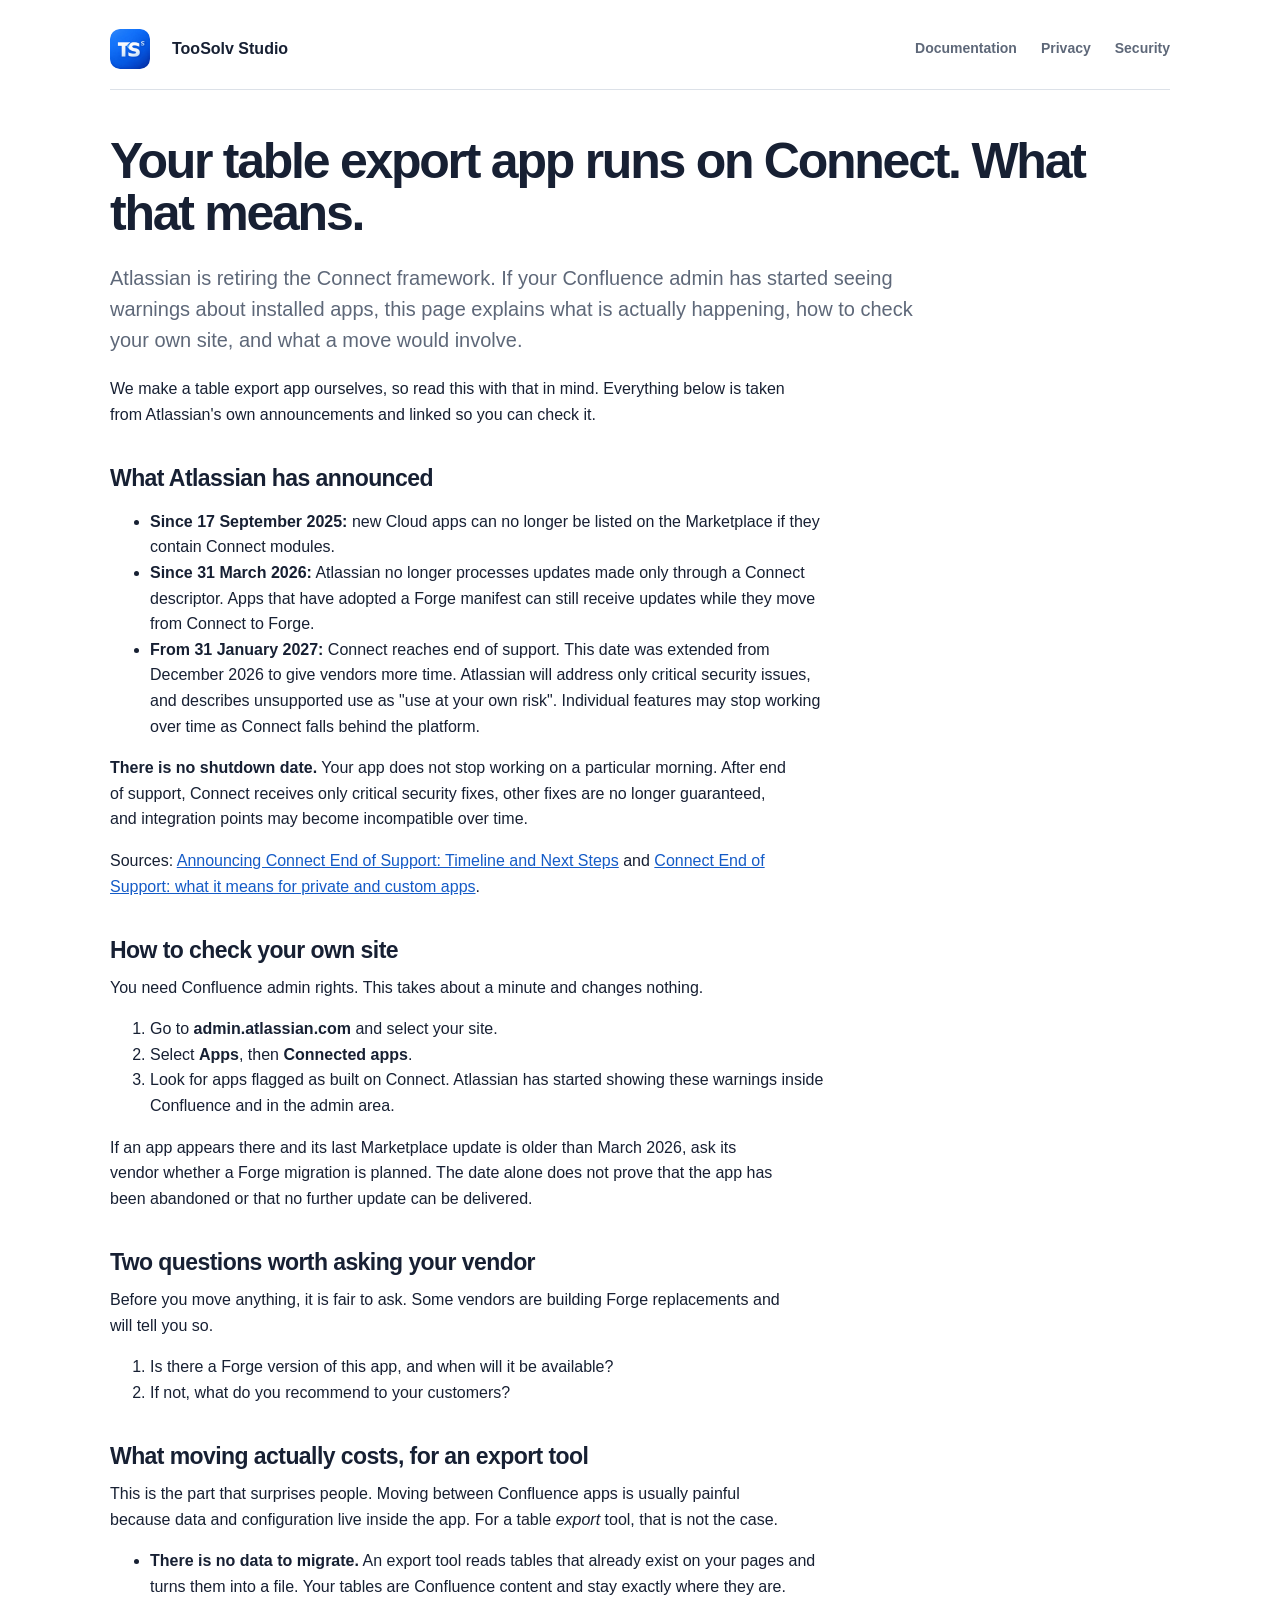
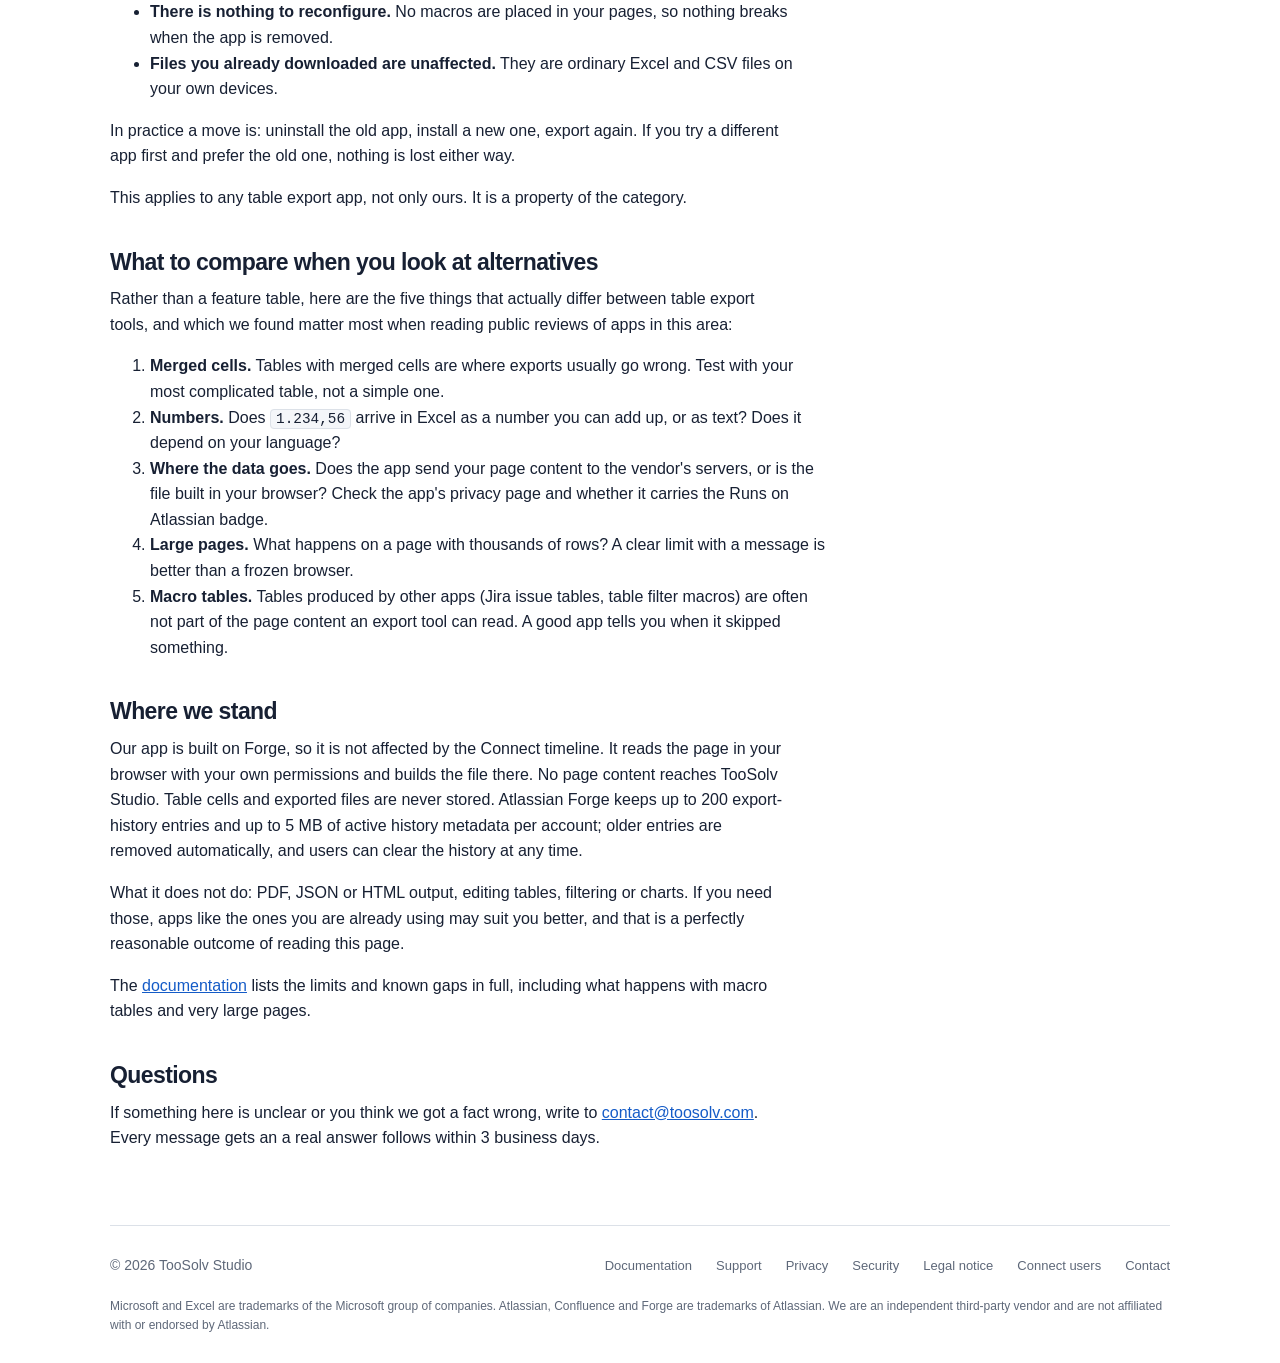
==== commit 3d7928d8: "Align Connect guidance with current metadata retention" ====
--- a/connect/index.html
+++ b/connect/index.html
@@ -1,135 +1,135 @@
-<!doctype html>
-<html lang="en">
-<head>
-  <meta charset="utf-8">
-  <meta name="viewport" content="width=device-width, initial-scale=1">
-  <meta http-equiv="Content-Security-Policy" content="default-src 'none'; style-src 'self'; img-src 'self' data:; script-src 'none'; connect-src 'none'; font-src 'self'; object-src 'none'; base-uri 'none'; form-action 'none'">
-  <meta name="referrer" content="no-referrer">
-  <title>Your table exporter runs on Connect · TableFlow: Excel & CSV Export for Confluence</title>
-  <meta name="description" content="What Atlassian Connect end of support means for table export apps in Confluence Cloud, how to check whether yours is affected, and what a move costs.">
-  <link rel="icon" href="../toosolv-studio.png?v=20260926">
-  <link rel="stylesheet" href="../style.css?v=20260923c">
-</head>
-<body>
-<div class="wrap">
-  <header class="site">
-    <img src="../toosolv-studio.png?v=20260926" alt="">
-    <a href="../">TooSolv Studio</a>
-    <nav aria-label="Main">
-      <a href="../docs/">Documentation</a>
-      <a href="../privacy/">Privacy</a>
-      <a href="../security/">Security</a>
-
-    </nav>
-  </header>
-
-  <main>
-    <h1>Your table export app runs on Connect. What that means.</h1>
-    <p class="lead">Atlassian is retiring the Connect framework. If your Confluence admin has
-      started seeing warnings about installed apps, this page explains what is actually
-      happening, how to check your own site, and what a move would involve.</p>
-
-    <p>We make a table export app ourselves, so read this with that in mind. Everything below is
-      taken from Atlassian's own announcements and linked so you can check it.</p>
-
-    <h2>What Atlassian has announced</h2>
-    <ul>
-      <li><strong>Since 17 September 2025:</strong> new Cloud apps can no longer be listed on the
-        Marketplace if they contain Connect modules.</li>
-      <li><strong>Since 31 March 2026:</strong> Atlassian no longer processes updates made only
-        through a Connect descriptor. Apps that have adopted a Forge manifest can still receive
-        updates while they move from Connect to Forge.</li>
-      <li><strong>From 31 January 2027:</strong> Connect reaches end of support. This date was
-        extended from December 2026 to give vendors more time. Atlassian will address only critical
-        security issues, and describes unsupported use as "use at your own risk". Individual
-        features may stop working over time as Connect falls behind the platform.</li>
-    </ul>
-
-    <p><strong>There is no shutdown date.</strong> Your app does not stop working on a particular
-      morning. After end of support, Connect receives only critical security fixes, other fixes
-      are no longer guaranteed, and integration points may become incompatible over time.</p>
-
-    <p>Sources:
-      <a href="https://www.atlassian.com/blog/development/announcing-connect-end-of-support-timeline-and-next-steps">Announcing
-      Connect End of Support: Timeline and Next Steps</a> and
-      <a href="https://developer.atlassian.com/platform/adopting-forge-from-connect/connect-end-of-support-private-apps/">Connect
-      End of Support: what it means for private and custom apps</a>.</p>
-
-    <h2>How to check your own site</h2>
-    <p>You need Confluence admin rights. This takes about a minute and changes nothing.</p>
-    <ol>
-      <li>Go to <strong>admin.atlassian.com</strong> and select your site.</li>
-      <li>Select <strong>Apps</strong>, then <strong>Connected apps</strong>.</li>
-      <li>Look for apps flagged as built on Connect. Atlassian has started showing these
-        warnings inside Confluence and in the admin area.</li>
-    </ol>
-    <p>If an app appears there and its last Marketplace update is older than March 2026, ask its
-      vendor whether a Forge migration is planned. The date alone does not prove that the app has
-      been abandoned or that no further update can be delivered.</p>
-
-    <h2>Two questions worth asking your vendor</h2>
-    <p>Before you move anything, it is fair to ask. Some vendors are building Forge replacements
-      and will tell you so.</p>
-    <ol>
-      <li>Is there a Forge version of this app, and when will it be available?</li>
-      <li>If not, what do you recommend to your customers?</li>
-    </ol>
-
-    <h2>What moving actually costs, for an export tool</h2>
-    <p>This is the part that surprises people. Moving between Confluence apps is usually painful
-      because data and configuration live inside the app. For a table <em>export</em> tool, that
-      is not the case.</p>
-    <ul>
-      <li><strong>There is no data to migrate.</strong> An export tool reads tables that already
-        exist on your pages and turns them into a file. Your tables are Confluence content and
-        stay exactly where they are.</li>
-      <li><strong>There is nothing to reconfigure.</strong> No macros are placed in your pages,
-        so nothing breaks when the app is removed.</li>
-      <li><strong>Files you already downloaded are unaffected.</strong> They are ordinary Excel
-        and CSV files on your own devices.</li>
-    </ul>
-    <p>In practice a move is: uninstall the old app, install a new one, export again. If you try
-      a different app first and prefer the old one, nothing is lost either way.</p>
-    <p>This applies to any table export app, not only ours. It is a property of the category.</p>
-
-    <h2>What to compare when you look at alternatives</h2>
-    <p>Rather than a feature table, here are the five things that actually differ between table
-      export tools, and which we found matter most when reading public reviews of apps in this
-      area:</p>
-    <ol>
-      <li><strong>Merged cells.</strong> Tables with merged cells are where exports usually go
-        wrong. Test with your most complicated table, not a simple one.</li>
-      <li><strong>Numbers.</strong> Does <code>1.234,56</code> arrive in Excel as a number you
-        can add up, or as text? Does it depend on your language?</li>
-      <li><strong>Where the data goes.</strong> Does the app send your page content to the
-        vendor's servers, or is the file built in your browser? Check the app's privacy page and
-        whether it carries the Runs on Atlassian badge.</li>
-      <li><strong>Large pages.</strong> What happens on a page with thousands of rows? A clear
-        limit with a message is better than a frozen browser.</li>
-      <li><strong>Macro tables.</strong> Tables produced by other apps (Jira issue tables, table
-        filter macros) are often not part of the page content an export tool can read. A good
-        app tells you when it skipped something.</li>
-    </ol>
-
-    <h2>Where we stand</h2>
-    <p>Our app is built on Forge, so it is not affected by the Connect timeline. It reads the
-      page in your browser with your own permissions and builds the file there. No page content
+<!doctype html>
+<html lang="en">
+<head>
+  <meta charset="utf-8">
+  <meta name="viewport" content="width=device-width, initial-scale=1">
+  <meta http-equiv="Content-Security-Policy" content="default-src 'none'; style-src 'self'; img-src 'self' data:; script-src 'none'; connect-src 'none'; font-src 'self'; object-src 'none'; base-uri 'none'; form-action 'none'">
+  <meta name="referrer" content="no-referrer">
+  <title>Your table exporter runs on Connect · TableCrate: Excel & CSV Export for Confluence</title>
+  <meta name="description" content="What Atlassian Connect end of support means for table export apps in Confluence Cloud, how to check whether yours is affected, and what a move costs.">
+  <link rel="icon" href="../toosolv-studio.png?v=20260926">
+  <link rel="stylesheet" href="../style.css?v=20260923c">
+</head>
+<body>
+<div class="wrap">
+  <header class="site">
+    <img src="../toosolv-studio.png?v=20260926" alt="">
+    <a href="../">TooSolv Studio</a>
+    <nav aria-label="Main">
+      <a href="../docs/">Documentation</a>
+      <a href="../privacy/">Privacy</a>
+      <a href="../security/">Security</a>
+
+    </nav>
+  </header>
+
+  <main>
+    <h1>Your table export app runs on Connect. What that means.</h1>
+    <p class="lead">Atlassian is retiring the Connect framework. If your Confluence admin has
+      started seeing warnings about installed apps, this page explains what is actually
+      happening, how to check your own site, and what a move would involve.</p>
+
+    <p>We make a table export app ourselves, so read this with that in mind. Everything below is
+      taken from Atlassian's own announcements and linked so you can check it.</p>
+
+    <h2>What Atlassian has announced</h2>
+    <ul>
+      <li><strong>Since 17 September 2025:</strong> new Cloud apps can no longer be listed on the
+        Marketplace if they contain Connect modules.</li>
+      <li><strong>Since 31 March 2026:</strong> Atlassian no longer processes updates made only
+        through a Connect descriptor. Apps that have adopted a Forge manifest can still receive
+        updates while they move from Connect to Forge.</li>
+      <li><strong>From 31 January 2027:</strong> Connect reaches end of support. This date was
+        extended from December 2026 to give vendors more time. Atlassian will address only critical
+        security issues, and describes unsupported use as "use at your own risk". Individual
+        features may stop working over time as Connect falls behind the platform.</li>
+    </ul>
+
+    <p><strong>There is no shutdown date.</strong> Your app does not stop working on a particular
+      morning. After end of support, Connect receives only critical security fixes, other fixes
+      are no longer guaranteed, and integration points may become incompatible over time.</p>
+
+    <p>Sources:
+      <a href="https://www.atlassian.com/blog/development/announcing-connect-end-of-support-timeline-and-next-steps">Announcing
+      Connect End of Support: Timeline and Next Steps</a> and
+      <a href="https://developer.atlassian.com/platform/adopting-forge-from-connect/connect-end-of-support-private-apps/">Connect
+      End of Support: what it means for private and custom apps</a>.</p>
+
+    <h2>How to check your own site</h2>
+    <p>You need Confluence admin rights. This takes about a minute and changes nothing.</p>
+    <ol>
+      <li>Go to <strong>admin.atlassian.com</strong> and select your site.</li>
+      <li>Select <strong>Apps</strong>, then <strong>Connected apps</strong>.</li>
+      <li>Look for apps flagged as built on Connect. Atlassian has started showing these
+        warnings inside Confluence and in the admin area.</li>
+    </ol>
+    <p>If an app appears there and its last Marketplace update is older than March 2026, ask its
+      vendor whether a Forge migration is planned. The date alone does not prove that the app has
+      been abandoned or that no further update can be delivered.</p>
+
+    <h2>Two questions worth asking your vendor</h2>
+    <p>Before you move anything, it is fair to ask. Some vendors are building Forge replacements
+      and will tell you so.</p>
+    <ol>
+      <li>Is there a Forge version of this app, and when will it be available?</li>
+      <li>If not, what do you recommend to your customers?</li>
+    </ol>
+
+    <h2>What moving actually costs, for an export tool</h2>
+    <p>This is the part that surprises people. Moving between Confluence apps is usually painful
+      because data and configuration live inside the app. For a table <em>export</em> tool, that
+      is not the case.</p>
+    <ul>
+      <li><strong>There is no data to migrate.</strong> An export tool reads tables that already
+        exist on your pages and turns them into a file. Your tables are Confluence content and
+        stay exactly where they are.</li>
+      <li><strong>There is nothing to reconfigure.</strong> No macros are placed in your pages,
+        so nothing breaks when the app is removed.</li>
+      <li><strong>Files you already downloaded are unaffected.</strong> They are ordinary Excel
+        and CSV files on your own devices.</li>
+    </ul>
+    <p>In practice a move is: uninstall the old app, install a new one, export again. If you try
+      a different app first and prefer the old one, nothing is lost either way.</p>
+    <p>This applies to any table export app, not only ours. It is a property of the category.</p>
+
+    <h2>What to compare when you look at alternatives</h2>
+    <p>Rather than a feature table, here are the five things that actually differ between table
+      export tools, and which we found matter most when reading public reviews of apps in this
+      area:</p>
+    <ol>
+      <li><strong>Merged cells.</strong> Tables with merged cells are where exports usually go
+        wrong. Test with your most complicated table, not a simple one.</li>
+      <li><strong>Numbers.</strong> Does <code>1.234,56</code> arrive in Excel as a number you
+        can add up, or as text? Does it depend on your language?</li>
+      <li><strong>Where the data goes.</strong> Does the app send your page content to the
+        vendor's servers, or is the file built in your browser? Check the app's privacy page and
+        whether it carries the Runs on Atlassian badge.</li>
+      <li><strong>Large pages.</strong> What happens on a page with thousands of rows? A clear
+        limit with a message is better than a frozen browser.</li>
+      <li><strong>Macro tables.</strong> Tables produced by other apps (Jira issue tables, table
+        filter macros) are often not part of the page content an export tool can read. A good
+        app tells you when it skipped something.</li>
+    </ol>
+
+    <h2>Where we stand</h2>
+    <p>Our app is built on Forge, so it is not affected by the Connect timeline. It reads the
+      page in your browser with your own permissions and builds the file there. No page content
       reaches TooSolv Studio. Table cells and exported files are never stored. Atlassian Forge
-      keeps the newest 200 export-history entries per account; older entries are removed
+      keeps up to 200 export-history entries and up to 5 MB of active history metadata per account; older entries are removed
       automatically, and users can clear the history at any time.</p>
-    <p>What it does not do: PDF, JSON or HTML output, editing tables, filtering or charts. If you
-      need those, apps like the ones you are already using may suit you better, and that is a
-      perfectly reasonable outcome of reading this page.</p>
-    <p>The <a href="../docs/">documentation</a> lists the limits and known gaps in full, including
-      what happens with macro tables and very large pages.</p>
-
-    <h2>Questions</h2>
-    <p>If something here is unclear or you think we got a fact wrong, write to
-      <a href="mailto:contact@toosolv.com">contact@toosolv.com</a>. Every message gets an
-      a real answer follows within 3 business days.</p>
-  </main>
-
-  <footer class="site-footer"><div class="footer-inner"><span class="copyright">© 2026 TooSolv Studio</span><nav class="footer-links" aria-label="Footer"><a href="/docs/">Documentation</a><a href="/support/">Support</a><a href="/privacy/">Privacy</a><a href="/security/">Security</a><a href="/impressum/">Legal notice</a><a href="/connect/">Connect users</a><a href="mailto:contact@toosolv.com">Contact</a></nav></div><p class="footer-trademark">Microsoft and Excel are trademarks of the Microsoft group of companies. Atlassian, Confluence and Forge are trademarks of Atlassian. We are an independent third-party vendor and are not affiliated with or endorsed by Atlassian.</p></footer>
-</div>
-</body>
-</html>
+    <p>What it does not do: PDF, JSON or HTML output, editing tables, filtering or charts. If you
+      need those, apps like the ones you are already using may suit you better, and that is a
+      perfectly reasonable outcome of reading this page.</p>
+    <p>The <a href="../docs/">documentation</a> lists the limits and known gaps in full, including
+      what happens with macro tables and very large pages.</p>
+
+    <h2>Questions</h2>
+    <p>If something here is unclear or you think we got a fact wrong, write to
+      <a href="mailto:contact@toosolv.com">contact@toosolv.com</a>. Every message gets an
+      a real answer follows within 3 business days.</p>
+  </main>
+
+  <footer class="site-footer"><div class="footer-inner"><span class="copyright">© 2026 TooSolv Studio</span><nav class="footer-links" aria-label="Footer"><a href="/docs/">Documentation</a><a href="/support/">Support</a><a href="/privacy/">Privacy</a><a href="/security/">Security</a><a href="/impressum/">Legal notice</a><a href="/connect/">Connect users</a><a href="mailto:contact@toosolv.com">Contact</a></nav></div><p class="footer-trademark">Microsoft and Excel are trademarks of the Microsoft group of companies. Atlassian, Confluence and Forge are trademarks of Atlassian. We are an independent third-party vendor and are not affiliated with or endorsed by Atlassian.</p></footer>
+</div>
+</body>
+</html>
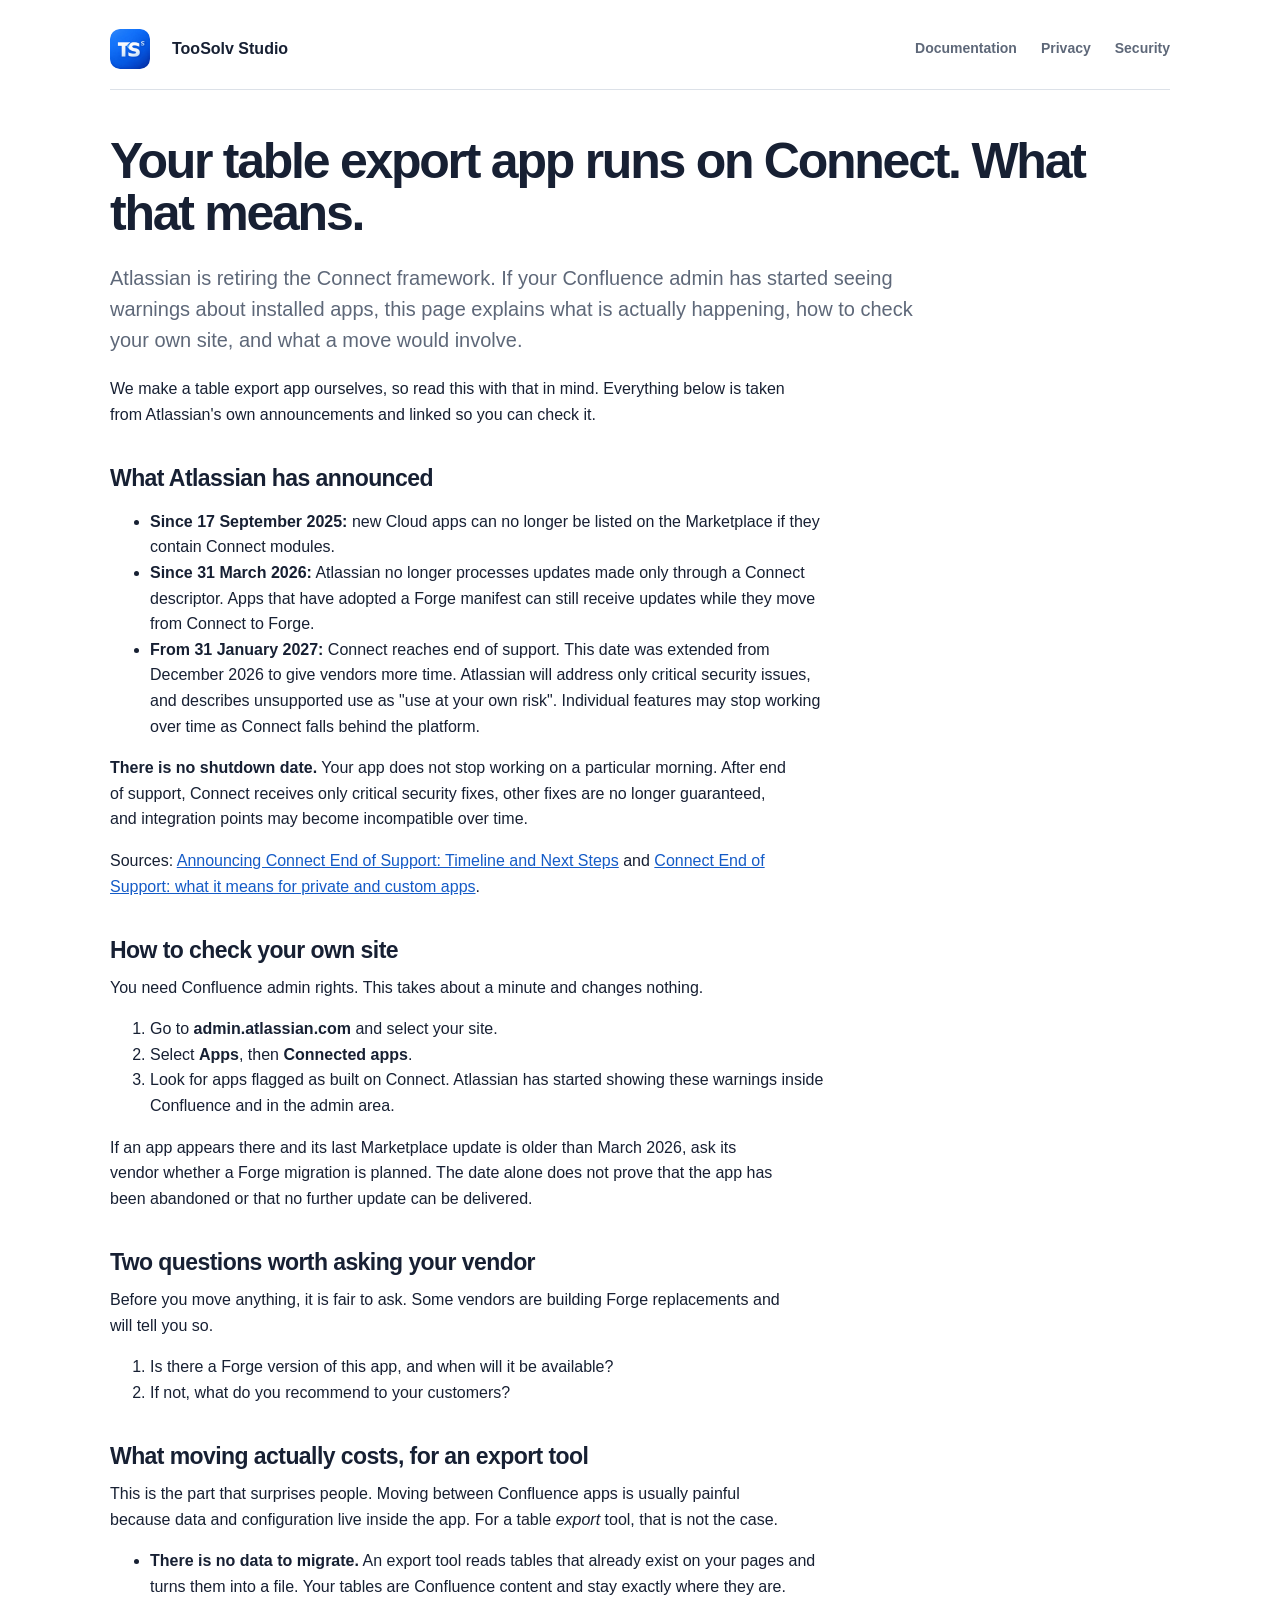
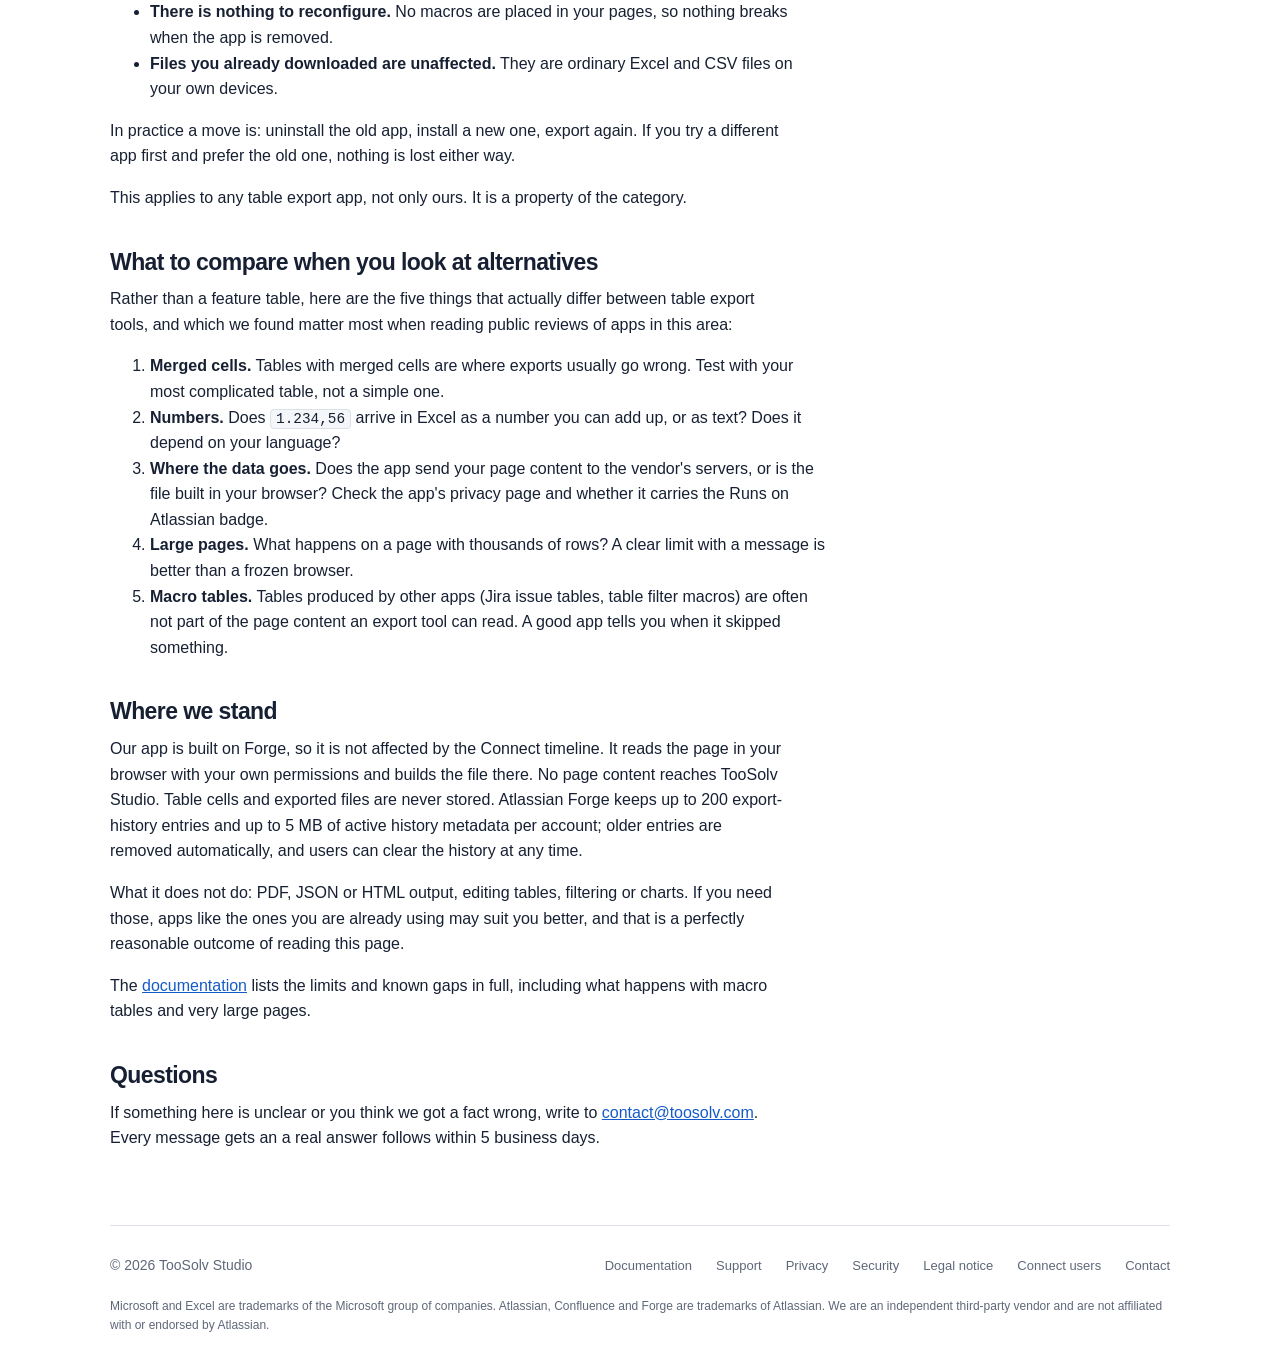
==== commit 2fa56910: "Clarify asynchronous email support and response targets" ====
--- a/connect/index.html
+++ b/connect/index.html
@@ -126,7 +126,7 @@
     <h2>Questions</h2>
     <p>If something here is unclear or you think we got a fact wrong, write to
       <a href="mailto:contact@toosolv.com">contact@toosolv.com</a>. Every message gets an
-      a real answer follows within 3 business days.</p>
+      a real answer follows within 5 business days.</p>
   </main>
 
   <footer class="site-footer"><div class="footer-inner"><span class="copyright">© 2026 TooSolv Studio</span><nav class="footer-links" aria-label="Footer"><a href="/docs/">Documentation</a><a href="/support/">Support</a><a href="/privacy/">Privacy</a><a href="/security/">Security</a><a href="/impressum/">Legal notice</a><a href="/connect/">Connect users</a><a href="mailto:contact@toosolv.com">Contact</a></nav></div><p class="footer-trademark">Microsoft and Excel are trademarks of the Microsoft group of companies. Atlassian, Confluence and Forge are trademarks of Atlassian. We are an independent third-party vendor and are not affiliated with or endorsed by Atlassian.</p></footer>
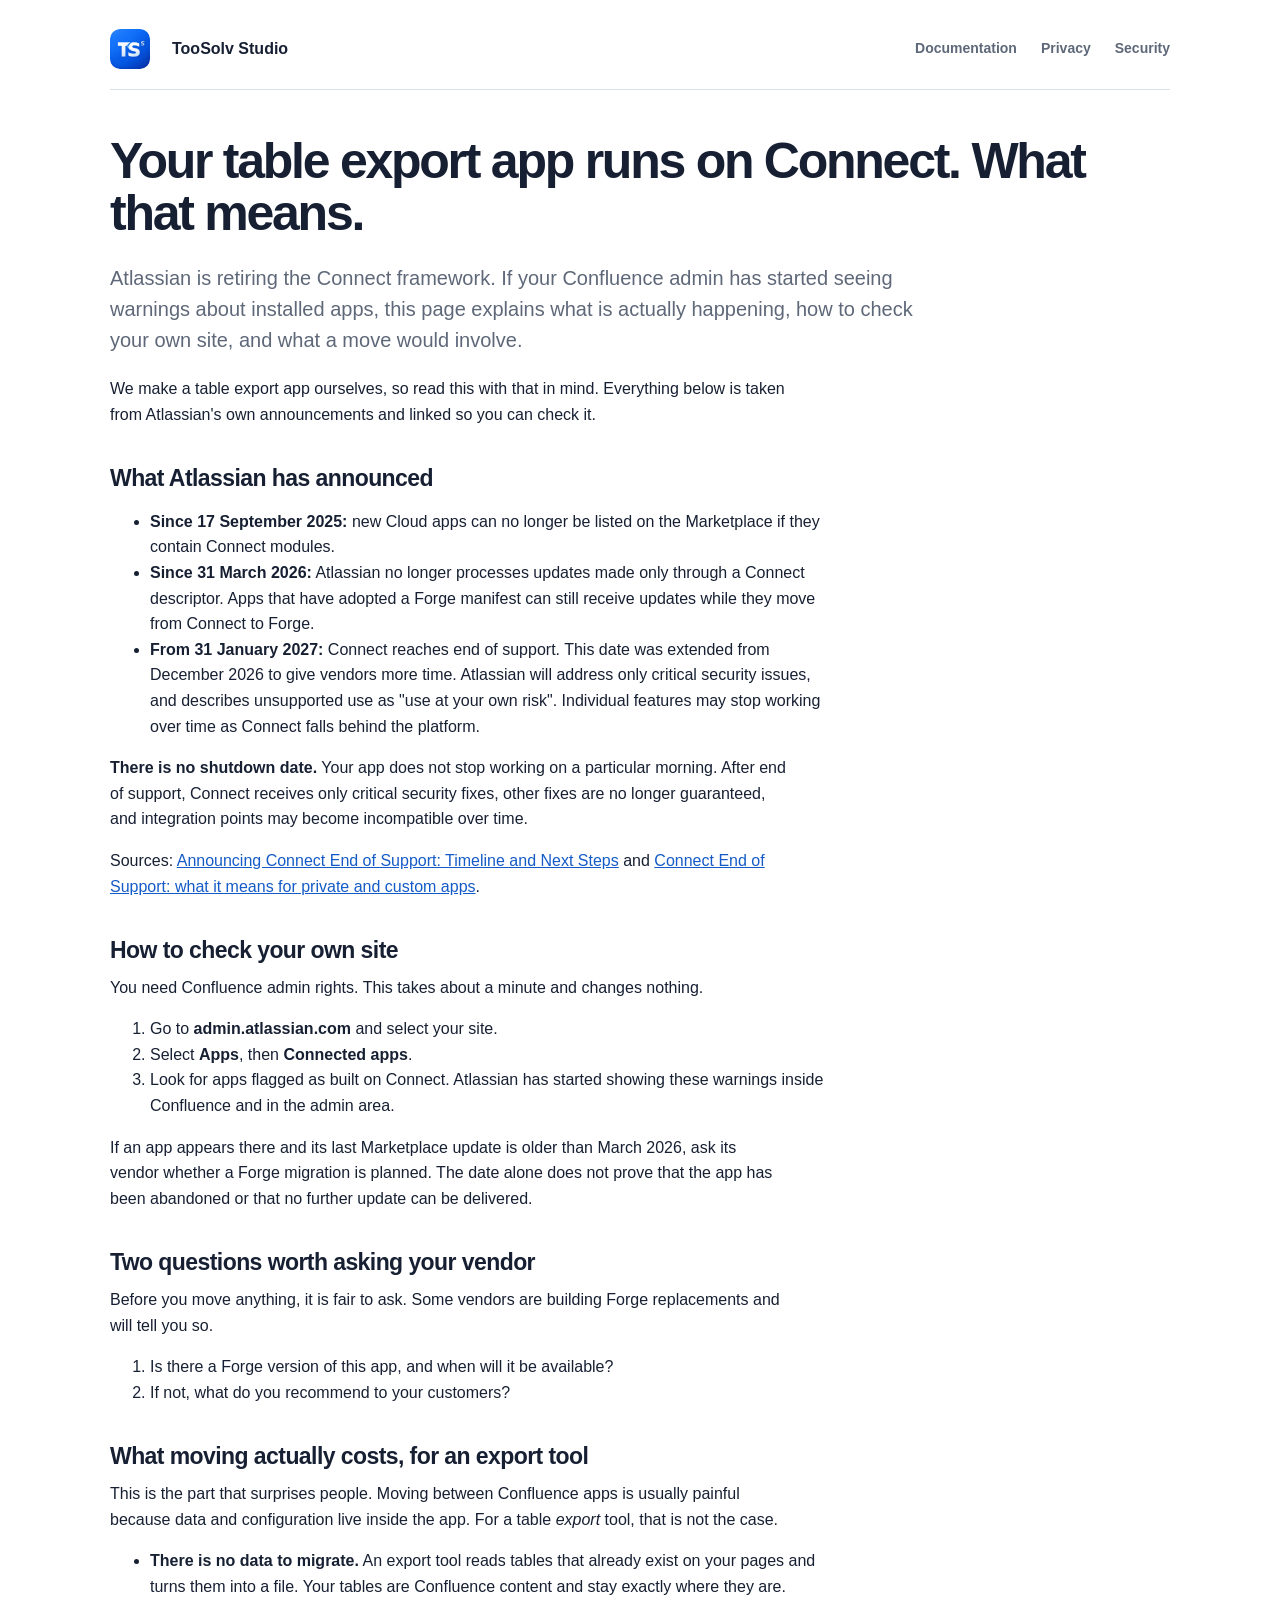
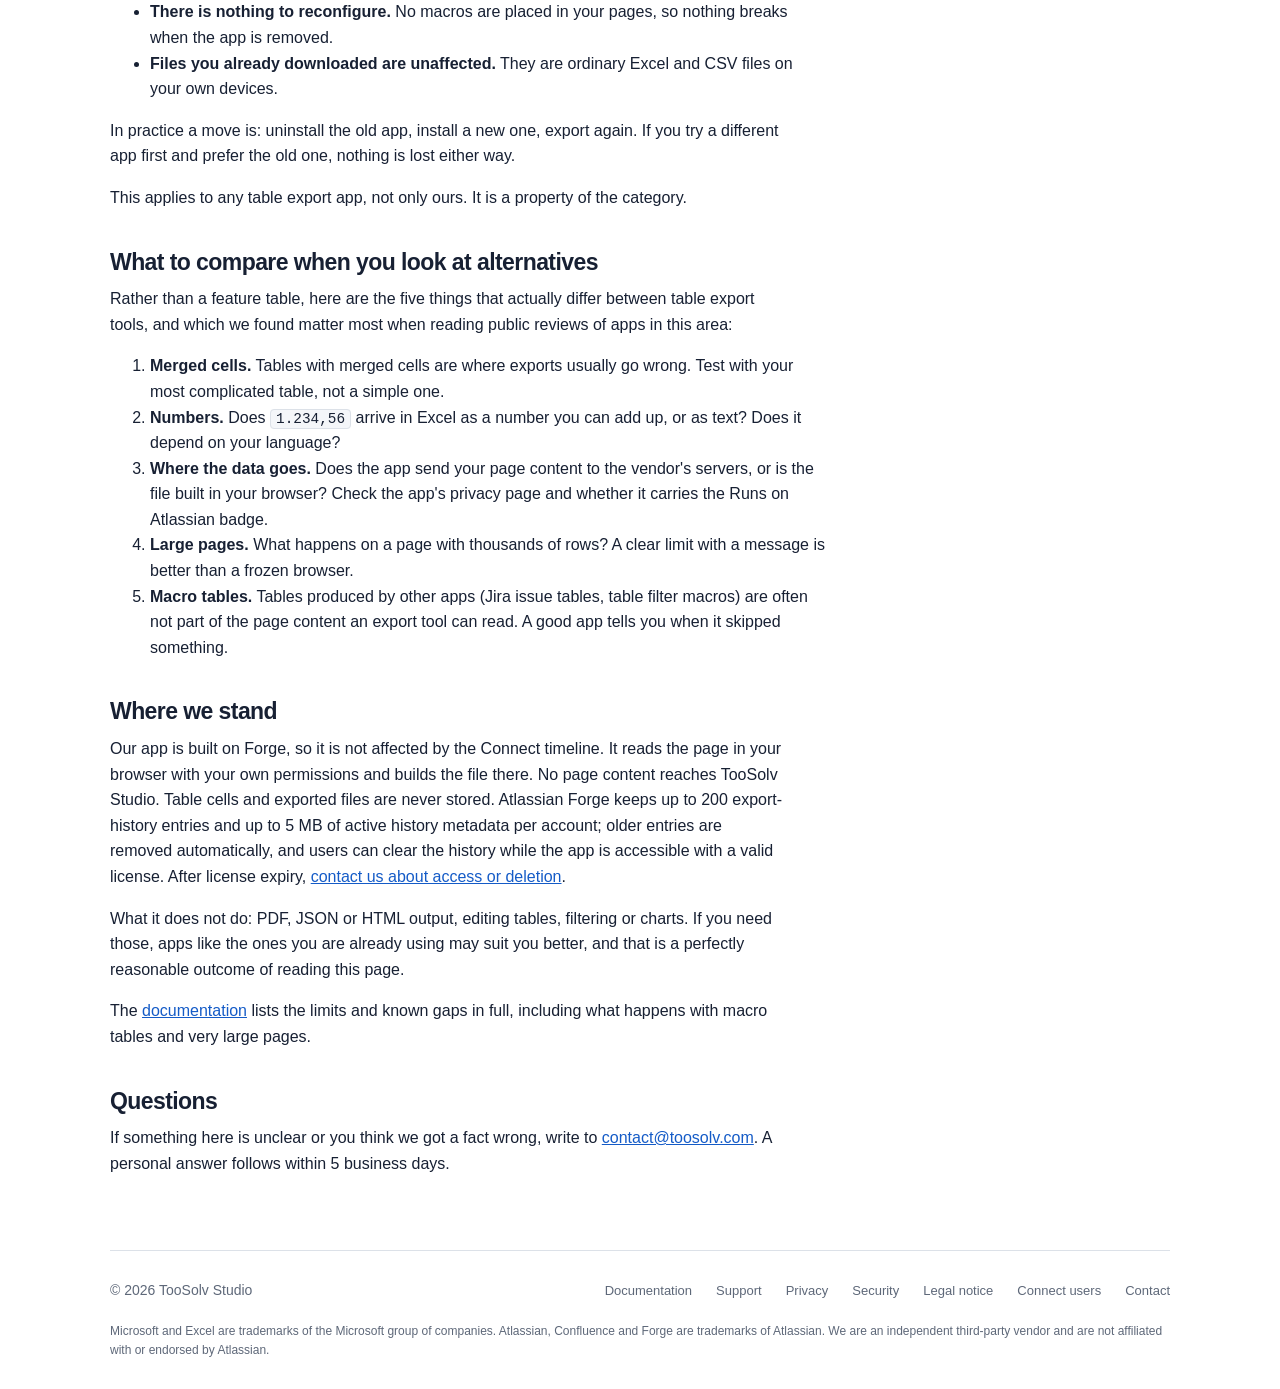
==== commit 353d6bef: "Update TableCrate privacy, documentation and responsive website for release" ====
--- a/connect/index.html
+++ b/connect/index.html
@@ -8,12 +8,13 @@
   <title>Your table exporter runs on Connect · TableCrate: Excel & CSV Export for Confluence</title>
   <meta name="description" content="What Atlassian Connect end of support means for table export apps in Confluence Cloud, how to check whether yours is affected, and what a move costs.">
   <link rel="icon" href="../toosolv-studio.png?v=20260926">
-  <link rel="stylesheet" href="../style.css?v=20260923c">
+  <link rel="stylesheet" href="../style.css?v=20261015a">
 </head>
 <body>
+<a class="skip-link" href="#main-content">Skip to content</a>
 <div class="wrap">
   <header class="site">
-    <img src="../toosolv-studio.png?v=20260926" alt="">
+    <img src="../toosolv-studio.webp?v=20260926" alt="">
     <a href="../">TooSolv Studio</a>
     <nav aria-label="Main">
       <a href="../docs/">Documentation</a>
@@ -23,7 +24,7 @@
     </nav>
   </header>
 
-  <main>
+  <main id="main-content" tabindex="-1">
     <h1>Your table export app runs on Connect. What that means.</h1>
     <p class="lead">Atlassian is retiring the Connect framework. If your Confluence admin has
       started seeing warnings about installed apps, this page explains what is actually
@@ -116,7 +117,7 @@
       page in your browser with your own permissions and builds the file there. No page content
       reaches TooSolv Studio. Table cells and exported files are never stored. Atlassian Forge
       keeps up to 200 export-history entries and up to 5 MB of active history metadata per account; older entries are removed
-      automatically, and users can clear the history at any time.</p>
+      automatically, and users can clear the history while the app is accessible with a valid license. After license expiry, <a href="../privacy/#privacy-requests">contact us about access or deletion</a>.</p>
     <p>What it does not do: PDF, JSON or HTML output, editing tables, filtering or charts. If you
       need those, apps like the ones you are already using may suit you better, and that is a
       perfectly reasonable outcome of reading this page.</p>
@@ -125,8 +126,7 @@
 
     <h2>Questions</h2>
     <p>If something here is unclear or you think we got a fact wrong, write to
-      <a href="mailto:contact@toosolv.com">contact@toosolv.com</a>. Every message gets an
-      a real answer follows within 5 business days.</p>
+      <a href="mailto:contact@toosolv.com">contact@toosolv.com</a>. A personal answer follows within 5 business days.</p>
   </main>
 
   <footer class="site-footer"><div class="footer-inner"><span class="copyright">© 2026 TooSolv Studio</span><nav class="footer-links" aria-label="Footer"><a href="/docs/">Documentation</a><a href="/support/">Support</a><a href="/privacy/">Privacy</a><a href="/security/">Security</a><a href="/impressum/">Legal notice</a><a href="/connect/">Connect users</a><a href="mailto:contact@toosolv.com">Contact</a></nav></div><p class="footer-trademark">Microsoft and Excel are trademarks of the Microsoft group of companies. Atlassian, Confluence and Forge are trademarks of Atlassian. We are an independent third-party vendor and are not affiliated with or endorsed by Atlassian.</p></footer>
--- a/style.css
+++ b/style.css
@@ -1,371 +1,380 @@
-:root {
-  --ink: #172033;
-  --muted: #5e6879;
-  --blue: #145bc7;
-  --blue-dark: #0d4399;
-  --line: #dce1e8;
-  --panel: #f4f6f9;
-  --white: #fff;
-  --page: #fff;
-  color-scheme: light;
-}
-* { box-sizing: border-box; }
-html { scroll-behavior: smooth; }
-body { margin: 0; background: var(--page); color: var(--ink); font: 16px/1.6 -apple-system, BlinkMacSystemFont, "Segoe UI", Arial, sans-serif; }
-.wide { width: min(1380px, calc(100% - 80px)); margin-inline: auto; }
-.topbar { border-bottom: 1px solid var(--line); background: var(--white); }
-.topbar .wide { min-height: 76px; display: flex; align-items: center; gap: 30px; }
-.brand { display: inline-flex; align-items: center; gap: 12px; color: var(--ink); font-size: 17px; font-weight: 720; text-decoration: none; }
-.brand img { width: 42px; height: 42px; border-radius: 11px; }
-nav { display: flex; flex-wrap: wrap; gap: 24px; margin-left: auto; }
-nav a { color: var(--muted); font-size: 14px; font-weight: 650; text-decoration: none; }
-nav a:hover, nav a:focus-visible, nav a[aria-current="page"] { color: var(--blue); }
-a { color: var(--blue); }
-h1, h2, p { margin-top: 0; }
-h1 { max-width: 17ch; margin-bottom: 24px; font-size: clamp(42px, 5.2vw, 72px); line-height: 1.03; letter-spacing: -.045em; }
-h2 { margin-bottom: 10px; font-size: 28px; line-height: 1.2; letter-spacing: -.025em; }
-.lead { max-width: 66ch; color: var(--muted); font-size: 20px; line-height: 1.55; }
-.label { margin-bottom: 16px; color: var(--blue); font-size: 13px; font-weight: 750; letter-spacing: .05em; text-transform: uppercase; }
-.home-intro { display: grid; grid-template-columns: minmax(0, 1.65fr) minmax(300px, .7fr); gap: 8vw; align-items: center; min-height: 540px; padding-block: 72px; }
-.intro-copy { max-width: 850px; }
-.text-link { display: inline-block; margin-top: 20px; font-weight: 700; text-decoration: none; }
-.studio-facts { padding: 30px; border-top: 4px solid var(--blue); background: var(--panel); }
-.studio-facts h2 { font-size: 22px; }
-.studio-facts dl { margin: 22px 0 0; }
-.studio-facts dl div { display: grid; grid-template-columns: 90px 1fr; gap: 20px; padding: 13px 0; border-top: 1px solid var(--line); }
-.studio-facts dt { color: var(--muted); font-size: 14px; }
-.studio-facts dd { margin: 0; font-weight: 650; }
-.projects-block, .product-details { padding-block: 72px; background: var(--panel); border-block: 1px solid var(--line); }
-.projects-block.compact { padding-block: 56px 100px; border-top: 0; }
-.section-title, .page-title { display: grid; grid-template-columns: minmax(300px, 1fr) minmax(300px, .75fr); gap: 10vw; align-items: end; margin-bottom: 34px; }
-.section-title h2 { margin: 0; font-size: 34px; }
-.section-title > p, .page-title > p { max-width: 600px; margin: 0; color: var(--muted); }
-.project-row { display: grid; grid-template-columns: 66px minmax(0, 1fr) auto; gap: 26px; align-items: center; padding: 30px 0; border-top: 1px solid #bec6d2; border-bottom: 1px solid #bec6d2; color: var(--ink); text-decoration: none; }
-.project-row:hover .row-action, .project-row:focus-visible .row-action { color: var(--blue-dark); text-decoration: underline; text-underline-offset: 4px; }
-.project-letter { display: grid; place-items: center; width: 58px; height: 58px; border-radius: 13px; background: var(--blue); color: white; font-size: 27px; font-weight: 800; }
-.project-row img { width: 58px; height: 58px; border-radius: 13px; }
-.project-copy { display: flex; flex-direction: column; }
-.project-copy small { margin-bottom: 2px; color: var(--blue); font-weight: 700; text-transform: uppercase; }
-.project-copy strong { font-size: 23px; }
-.project-copy > span { color: var(--muted); }
-.row-action { color: var(--blue); font-weight: 700; }
-.page-head { min-height: 410px; padding-block: 46px 70px; }
-.crumb { margin-bottom: 76px; color: var(--muted); font-size: 14px; }
-.crumb a { color: var(--muted); text-decoration: none; }
-.crumb span { padding-inline: 8px; color: #9aa3b1; }
-.page-title h1 { margin: 0; font-size: clamp(46px, 6vw, 76px); }
-.product-head { min-height: 520px; }
-.product-title { display: flex; align-items: flex-start; gap: 30px; }
-.product-title > img { width: 104px; height: 104px; border-radius: 24px; }
-.product-title h1 { max-width: 19ch; font-size: clamp(44px, 5.5vw, 70px); }
-.product-actions { display: flex; flex-wrap: wrap; gap: 14px 28px; margin: 32px 0 0 134px; }
-.primary-link { padding: 11px 17px; border-radius: 7px; background: var(--blue); color: white; font-weight: 700; text-decoration: none; }
-.primary-link:hover, .primary-link:focus-visible { background: var(--blue-dark); }
-.plain-link { align-self: center; font-weight: 650; text-decoration: none; }
-.details-grid { display: grid; grid-template-columns: repeat(4, 1fr); }
-.details-grid article { min-height: 190px; padding: 8px 28px 8px 0; }
-.details-grid article + article { padding-left: 28px; border-left: 1px solid #c8cfda; }
-.details-grid h2 { font-size: 20px; }
-.details-grid p { color: var(--muted); }
-.review-links { padding-block: 80px; }
-.review-links .wide { display: grid; grid-template-columns: .7fr 1.3fr; gap: 8vw; }
-.review-links h2 { font-size: 31px; }
-.review-links .wide > div { display: grid; }
-.review-links a { display: grid; grid-template-columns: 170px 1fr; gap: 30px; padding: 18px 0; border-top: 1px solid var(--line); color: var(--ink); text-decoration: none; }
-.review-links a:last-child { border-bottom: 1px solid var(--line); }
-.review-links a span { color: var(--muted); }
-footer { padding-block: 28px; border-top: 1px solid var(--line); color: var(--muted); font-size: 14px; }
-footer .wide { display: flex; justify-content: space-between; gap: 24px; }
-footer a { color: var(--muted); }
-footer .trademark { display: block; margin-top: 16px; font-size: 12px; }
-
-/* Existing documentation and policy pages */
-.wrap { width: min(1060px, calc(100% - 48px)); margin-inline: auto; padding-block: 26px 64px; }
-header.site { min-height: 64px; display: flex; align-items: center; gap: 22px; padding-bottom: 18px; margin-bottom: 46px; border-bottom: 1px solid var(--line); }
-header.site > a:first-of-type { display: inline-flex; align-items: center; gap: 11px; color: var(--ink); font-weight: 720; text-decoration: none; }
-header.site img { width: 40px; height: 40px; border-radius: 10px; }
-header.site nav { margin-left: auto; }
-.wrap h1 { max-width: none; font-size: clamp(34px, 5vw, 50px); }
-.wrap h2 { margin-top: 38px; font-size: 23px; }
-.wrap p, .wrap li { max-width: 76ch; }
-table { width: 100%; margin: 14px 0; border-collapse: collapse; font-size: 15px; }
-th, td { padding: 9px 10px; border-bottom: 1px solid var(--line); text-align: left; vertical-align: top; }
-th { color: var(--muted); }
-.table-scroll { overflow-x: auto; }
-code, kbd { padding: 1px 5px; border: 1px solid var(--line); border-radius: 4px; background: var(--panel); font: .9em "Cascadia Code", Consolas, monospace; }
-.cards { display: grid; grid-template-columns: repeat(auto-fit, minmax(210px, 1fr)); gap: 12px; margin-top: 24px; }
-.cards a { padding: 16px; border: 1px solid var(--line); color: var(--ink); text-decoration: none; }
-.cards strong, .cards span { display: block; }
-.cards strong { color: var(--blue); }
-.cards span { color: var(--muted); font-size: 14px; }
-.wrap footer { margin-top: 58px; }
-.sr-only { position: absolute; width: 1px; height: 1px; overflow: hidden; clip-path: inset(50%); white-space: nowrap; }
-
-@media (max-width: 900px) {
-  .wide { width: min(100% - 40px, 760px); }
-  .home-intro { grid-template-columns: 1fr; min-height: auto; gap: 50px; }
-  .studio-facts { max-width: 520px; }
-  .section-title, .page-title, .review-links .wide { grid-template-columns: 1fr; gap: 16px; }
-  .details-grid { grid-template-columns: repeat(2, 1fr); }
-  .details-grid article:nth-child(3) { padding-left: 0; border-left: 0; }
-  .project-row { grid-template-columns: 58px 1fr; }
-  .row-action { grid-column: 2; }
-}
-@media (max-width: 600px) {
-  .wide { width: calc(100% - 30px); }
-  .topbar .wide, header.site { flex-wrap: wrap; padding-block: 13px; }
-  nav, header.site nav { width: 100%; margin-left: 0; gap: 16px; }
-  h1 { font-size: 42px; }
-  .home-intro { padding-block: 52px; }
-  .projects-block, .product-details { padding-block: 50px; }
-  .page-head { padding-top: 30px; }
-  .crumb { margin-bottom: 50px; }
-  .product-title { display: block; }
-  .product-title > img { width: 76px; height: 76px; margin-bottom: 24px; }
-  .product-actions { margin-left: 0; }
-  .details-grid { grid-template-columns: 1fr; }
-  .details-grid article, .details-grid article + article { min-height: auto; padding: 20px 0; border-left: 0; border-top: 1px solid #c8cfda; }
-  .review-links a { grid-template-columns: 1fr; gap: 4px; }
-  footer .wide { display: block; }
-}
-@media (prefers-reduced-motion: reduce) { html { scroll-behavior: auto; } }
-
-/* Keep the footer at the bottom without covering page content. */
-body { min-height: 100vh; min-height: 100dvh; display: flex; flex-direction: column; }
-body > main { flex: 1; }
-body > .wrap { flex: 1; display: flex; flex-direction: column; padding-bottom: 0; }
-.wrap > main { flex: 1; }
-.site-footer { flex-shrink: 0; margin-top: auto; background: var(--white); }
-.footer-inner, .footer-trademark { width: min(1380px, calc(100% - 80px)); margin-inline: auto; }
-.footer-inner { display: flex; align-items: baseline; justify-content: space-between; flex-wrap: wrap; gap: 16px 32px; }
-.copyright { white-space: nowrap; }
-.footer-links { margin: 0; display: flex; flex-wrap: wrap; gap: 10px 24px; }
-.footer-links a { font-size: 13px; font-weight: 500; text-underline-offset: 4px; }
-.footer-links a:hover { text-decoration: underline; }
-.footer-trademark { margin-top: 20px; margin-bottom: 0; font-size: 12px; }
-.wrap .footer-inner, .wrap .footer-trademark { width: 100%; max-width: none; }
-.product-head { padding-block: 32px 56px; min-height: auto; }
-.product-head .crumb { margin-bottom: 42px; }
-.product-overview { display: grid; grid-template-columns: minmax(0, 1.5fr) minmax(280px, .75fr); gap: 64px; align-items: start; }
-.product-title { display: grid; grid-template-columns: 64px 1fr; gap: 22px; }
-.product-title > img { width: 64px; height: 64px; border-radius: 15px; }
-.product-title h1 { font-size: clamp(36px, 4vw, 56px); max-width: 20ch; margin-bottom: 20px; }
-.product-title .label { margin-bottom: 12px; }
-.product-title .lead { font-size: 18px; margin-bottom: 0; }
-.product-actions { margin: 28px 0 0 86px; }
-.product-summary { padding: 24px 28px; background: var(--panel); border: 1px solid var(--line); border-radius: 10px; }
-.product-summary h2 { font-size: 19px; margin-bottom: 18px; }
-.product-summary dl { margin: 0; }
-.product-summary dl div { display: flex; justify-content: space-between; gap: 20px; border-top: 1px solid var(--line); padding-block: 12px; }
-.product-summary dt { color: var(--muted); }
-.product-summary dd { margin: 0; font-weight: 600; text-align: right; }
-.product-details { padding-block: 40px; }
-.details-grid { gap: 20px; }
-.details-grid article, .details-grid article + article { min-height: auto; padding: 24px; border: 1px solid var(--line); border-radius: 8px; background: white; }
-.details-grid h2 { font-size: 18px; }
-.details-grid p { margin-bottom: 0; font-size: 15px; }
-.review-links { padding-block: 48px; }
-.review-links h2 { font-size: 26px; }
-.review-intro p { color: var(--muted); max-width: 38ch; }
-@media (max-width: 900px) {
- .footer-inner, .footer-trademark { width: calc(100% - 40px); }
- .product-overview { grid-template-columns: 1fr; gap: 32px; }
- .product-summary { max-width: none; }
-}
-@media (max-width: 600px) {
- .footer-inner, .footer-trademark { width: calc(100% - 30px); }
- .footer-links { width: 100%; gap: 12px 20px; }
- .product-title { grid-template-columns: 48px minmax(0, 1fr); gap: 14px; }
- .product-title > img { width: 48px; height: 48px; margin: 0; }
- .product-title h1 { font-size: 34px; }
- .product-actions { margin-left: 0; }
- .product-head .crumb { margin-bottom: 30px; }
- .product-summary { padding: 20px; }
- .details-grid article, .details-grid article + article { padding: 22px; }
-}
-
-.home-main { display: flex; flex-direction: column; }
-.home-main > .projects-block { flex: 1; }
-
-/* Viewport-sized project directories; long documents keep normal scrolling. */
-.directory-ready { height: 100vh; height: 100dvh; min-height: 0; overflow: hidden; }
-.directory-ready .topbar, .directory-ready .site-footer { flex: 0 0 auto; }
-.directory-ready .home-main { min-height: 0; overflow: hidden; }
-.directory-ready .home-intro { flex: 0 0 auto; min-height: 0; padding-block: clamp(24px, 6vh, 72px); }
-.directory-ready .home-intro h1 { font-size: clamp(32px, 4.3vw, 64px); }
-.directory-ready .home-intro .lead { margin-bottom: 0; font-size: 18px; }
-.directory-ready .page-head { flex: 0 0 auto; min-height: 0; padding-block: clamp(20px, 4vh, 46px); }
-.directory-ready .page-head .crumb { margin-bottom: clamp(16px, 4vh, 48px); }
-.directory-ready .page-title { margin-bottom: 0; }
-.directory-ready .projects-block { min-height: 0; padding-block: clamp(16px, 3vh, 40px); display: flex; }
-.directory-ready .projects-block > .wide { min-height: 0; display: flex; flex-direction: column; }
-.directory-ready .section-title { flex-shrink: 0; margin-bottom: 20px; }
-.directory-items { flex-shrink: 0; }
-.directory-ready .project-row { padding-block: 20px; }
-.more-button, .dialog-close { font: inherit; cursor: pointer; }
-.more-button { flex: 0 0 auto; align-self: flex-start; margin-top: 12px; border: 1px solid var(--blue); border-radius: 6px; padding: 8px 18px; background: white; color: var(--blue); font-weight: 650; }
-.more-button[hidden] { display: none; }
-.more-button:hover { background: #eaf1fc; }
-.more-dialog { width: min(1000px, calc(100% - 32px)); max-height: calc(100dvh - 40px); padding: 0; border: 1px solid var(--line); border-radius: 12px; color: var(--ink); background: white; }
-.more-dialog::backdrop { background: rgb(17 27 44 / 48%); }
-.more-dialog[open] { display: flex; flex-direction: column; }
-.dialog-heading { display: flex; justify-content: space-between; align-items: center; gap: 20px; padding: 20px 24px; border-bottom: 1px solid var(--line); }
-.dialog-heading h2 { margin: 0; font-size: 24px; }
-.dialog-close { flex-shrink: 0; width: 40px; height: 40px; border: 1px solid var(--line); background: var(--panel); border-radius: 6px; font-size: 26px; }
-.dialog-items { min-height: 0; overflow-y: auto; padding: 0 24px 24px; overscroll-behavior: contain; }
-.dialog-items .project-row { border-top: 0; }
-@media (max-width: 900px) {
- .directory-ready .studio-facts { display: none; }
- .directory-ready .home-intro { grid-template-columns: 1fr; }
- .directory-ready .section-title > p { display: none; }
- .directory-ready .home-intro h1 { max-width: 22ch; }
-}
-@media (max-width: 600px) {
- .directory-ready .topbar .wide { min-height: 60px; flex-wrap: nowrap; gap: 12px; padding-block: 8px; }
- .directory-ready .topbar nav { width: auto; margin-left: auto; }
- .directory-ready .brand { font-size: 15px; gap: 8px; }
- .directory-ready .brand img { width: 34px; height: 34px; }
- .directory-ready .home-intro { padding-block: 20px; }
- .directory-ready .home-intro h1 { font-size: 32px; margin-bottom: 12px; }
- .directory-ready .home-intro .lead { font-size: 14px; }
- .directory-ready .label { font-size: 11px; margin-bottom: 8px; }
- .directory-ready .page-title h1 { font-size: 36px; }
- .directory-ready .page-title > p { font-size: 14px; }
- .directory-ready .section-title h2 { font-size: 24px; }
- .directory-ready .project-row { gap: 8px 14px; grid-template-columns: 42px 1fr; padding-block: 14px; }
- .directory-ready .project-row img, .directory-ready .project-letter { width: 40px; height: 40px; border-radius: 9px; }
- .directory-ready .project-copy strong { font-size: 18px; }
- .directory-ready .project-copy > span { font-size: 13px; }
- .directory-ready .row-action { font-size: 14px; }
- .directory-ready .site-footer { padding-block: 12px; }
- .directory-ready .footer-inner { gap: 6px; }
- .directory-ready .footer-links { gap: 4px 14px; }
- .directory-ready .footer-links a, .directory-ready .copyright { font-size: 11px; }
- .dialog-heading { padding: 16px; }
- .dialog-items { padding-inline: 16px; }
-}
-@media (max-height: 650px) {
- .directory-ready .home-intro, .directory-ready .page-head { padding-block: 12px; }
- .directory-ready .home-intro h1 { font-size: 30px; margin-bottom: 8px; }
- .directory-ready .home-intro .lead, .directory-ready .studio-facts, .directory-ready .page-title > p { display: none; }
- .directory-ready .page-head .crumb { margin-bottom: 10px; }
- .directory-ready .page-title h1 { font-size: 32px; }
- .directory-ready .section-title { margin-bottom: 8px; }
- .directory-ready .section-title h2 { font-size: 22px; }
- .directory-ready .section-title .label { display: none; }
- .directory-ready .site-footer { padding-block: 8px; }
-}
-
-@media (min-width: 901px) and (max-height: 850px) {
- .directory-ready .home-intro { padding-block: 24px; }
- .directory-ready .home-intro h1 { font-size: 44px; margin-bottom: 16px; }
- .directory-ready .home-intro .lead { font-size: 16px; }
- .directory-ready .studio-facts { padding: 18px 24px; }
- .directory-ready .studio-facts dl { margin-top: 12px; }
- .directory-ready .studio-facts dl div { padding-block: 8px; }
- .directory-ready .section-title h2 { font-size: 28px; }
- .directory-ready .section-title .label { margin-bottom: 8px; }
-}
-
-/* Shared product-page pattern: icon above flush-left copy and disclosed illustrations. */
-.app-page .product-overview { grid-template-columns: minmax(0, 1fr) minmax(0, 1fr); gap: clamp(32px, 5vw, 80px); align-items: center; }
-.app-page .product-title { display: block; text-align: left; }
-.app-page .product-title > img { display: block; width: 72px; height: 72px; margin: 0 0 24px; border-radius: 16px; }
-.app-page .product-title h1 { max-width: 20ch; }
-.app-page .product-actions { margin-left: 0; }
-.app-visual { margin: 0; min-width: 0; }
-.app-visual-frame { position: relative; overflow: hidden; border-radius: 12px; border: 1px solid var(--line); background: var(--panel); }
-.app-visual .illustration { display: block; width: 100%; height: auto; aspect-ratio: 3 / 2; object-fit: cover; }
-.ai-image-label { position: absolute; right: 0; bottom: 0; width: 22px; height: 22px; padding: 4px; border: 0; border-radius: 4px; background: transparent; box-shadow: none; }
-.ai-image-label img { display: block; width: 14px; height: 14px; object-fit: contain; border-radius: 3px; }
-.app-visual figcaption { margin-top: 10px; color: var(--muted); font-size: 13px; }
-.app-facts { padding-bottom: 32px; }
-.app-facts .product-summary { padding: 20px 24px; }
-.app-facts .product-summary h2 { font-size: 16px; margin-bottom: 12px; }
-.app-facts .product-summary dl { display: grid; grid-template-columns: repeat(3, 1fr); gap: 24px; }
-.app-facts .product-summary dl div { padding-block: 8px 0; }
-.app-page .review-links .wide { grid-template-columns: 1fr 1fr; align-items: center; gap: clamp(32px, 5vw, 80px); }
-.app-page .review-links .wide > .app-resources { display: block; }
-.app-resources > p { color: var(--muted); margin-bottom: 24px; }
-@media (max-width: 900px) {
- .app-page .product-overview, .app-page .review-links .wide { grid-template-columns: 1fr; }
- .app-page .product-overview > .app-visual { max-width: 680px; }
- .app-facts .product-summary dl { grid-template-columns: 1fr; gap: 0; }
- .app-facts .product-summary dl div { padding-block: 10px; }
- .app-page .review-links .wide > .app-visual { max-width: 680px; }
-}
-
-/* Editorial product presentation, shared by future app pages. */
-.app-page { background: #f8fafd; }
-.app-page .topbar { background: #fff; }
-.app-page .product-head { margin-top: 28px; padding: 30px 40px 40px; background: #11243b; border-radius: 24px; color: #fff; }
-.app-page .product-head .crumb { margin-bottom: 36px; color: #b4c4d7; font-size: 12px; }
-.app-page .product-head .crumb a { color: #b4c4d7; }
-.app-page .product-overview { gap: 48px; }
-.app-page .product-title > img { width: 60px; height: 60px; border-radius: 14px; margin-bottom: 20px; }
-.app-page .product-title .label { color: #96bfff; font-size: 11px; letter-spacing: .12em; }
-.app-page .product-title h1 { font-size: clamp(36px, 4.2vw, 64px); line-height: 1.06; letter-spacing: -.045em; margin-bottom: 20px; }
-.app-page .product-title h1 span { color: #b6d3ff; }
-.app-page .product-title .lead { color: #d0dbe7; font-size: 17px; max-width: 49ch; }
-.app-page .product-actions { margin-top: 28px; gap: 18px; }
-.app-page .primary-link { display: inline-flex; gap: 16px; align-items: center; border-radius: 8px; background: #fff; color: #11243b; padding: 12px 17px; font-size: 14px; }
-.app-page .primary-link:hover { background: #dfebff; }
-.app-page .plain-link { color: #fff; font-size: 14px; text-underline-offset: 5px; }
-.app-page .plain-link:hover { text-decoration: underline; }
-.app-page .product-head .app-visual-frame { border: 1px solid #526376; border-radius: 16px; }
-.app-page .product-head .app-visual figcaption { color: #b4c4d7; font-size: 12px; }
-.app-page .app-facts { padding: 0 24px; }
-.app-page .app-facts .product-summary { border: 0; border-bottom: 1px solid var(--line); border-radius: 0; background: transparent; padding: 22px 0; }
-.app-page .app-facts .product-summary dl div { border-top: 0; padding: 0; justify-content: center; gap: 16px; font-size: 14px; }
-.app-page .app-facts .product-summary dl div + div { border-left: 1px solid var(--line); }
-.app-page .product-details { padding-block: 64px; border: 0; background: transparent; }
-.feature-heading { display: flex; justify-content: space-between; gap: 32px; align-items: end; margin-bottom: 28px; }
-.feature-heading h2 { font-size: clamp(28px, 3vw, 40px); letter-spacing: -.035em; margin: 0; }
-.feature-heading > p { color: var(--muted); max-width: 30ch; margin: 0; }
-.app-page .feature-grid { grid-template-columns: repeat(3, minmax(0, 1fr)); gap: 18px; }
-.app-page .feature-grid article, .app-page .feature-grid article + article { padding: 28px; border-radius: 14px; border: 1px solid #dce4ee; min-height: 230px; }
-.app-page .feature-grid .feature-export { grid-column: span 2; background: #eaf2ff; border-color: #cfdef4; }
-.app-page .feature-grid .feature-forge { grid-column: span 2; background: #eef3f7; }
-.feature-index { display: block; font-size: 10px; font-weight: 700; letter-spacing: .13em; color: #496785; margin-bottom: 20px; }
-.feature-grid h3 { font-size: 23px; line-height: 1.2; letter-spacing: -.025em; margin: 0 0 12px; }
-.feature-grid p { max-width: 53ch; }
-.format-flow { display: flex; flex-wrap: wrap; align-items: center; gap: 12px; margin-top: 28px; }
-.format-flow span { padding: 10px 16px; border: 1px solid #c8d8eb; border-radius: 7px; background: white; font-size: 13px; font-weight: 650; }
-.format-flow .format-xlsx { color: #13794f; border-color: #a0d3bd; background: #e3f5ec; }
-.format-flow .format-csv { color: #1553a5; }
-.structure-preview { display: grid; grid-template-columns: repeat(3, 1fr); gap: 4px; width: 126px; margin-top: 22px; }
-.structure-preview i { height: 17px; background: #dce9fa; border-radius: 3px; }
-.structure-preview i:first-child { grid-column: span 2; background: #7fa9e6; }
-.feature-link { display: inline-flex; gap: 18px; margin-top: 24px; text-decoration: none; font-size: 14px; font-weight: 650; }
-.feature-link:hover { text-decoration: underline; text-underline-offset: 4px; }
-.app-page .review-links { padding-block: 0 64px; }
-.app-page .review-links > .wide { padding: 32px; background: white; border: 1px solid var(--line); border-radius: 20px; gap: 44px; }
-.app-page .app-resources h2 { font-size: clamp(28px, 3vw, 38px); line-height: 1.12; }
-.app-page .review-links a { grid-template-columns: 130px 1fr; gap: 16px; font-size: 14px; }
-.app-page .review-links a:hover { color: var(--blue); }
-.app-page .site-footer { background: #fff; }
-@media(max-width: 900px) {
- .app-page .product-head { padding: 24px; }
- .app-page .product-overview { gap: 28px; }
- .app-page .app-facts .product-summary dl { grid-template-columns: repeat(3, minmax(0, 1fr)); gap: 12px; }
- .app-page .app-facts .product-summary dl div { flex-direction: column; text-align: center; gap: 2px; }
- .app-page .app-facts dd { text-align: center; }
- .app-page .feature-grid { grid-template-columns: 1fr 1fr; }
- .app-page .feature-grid .feature-export, .app-page .feature-grid .feature-forge { grid-column: auto; }
- .feature-heading { align-items: start; }
- .feature-heading > p { display: none; }
- .app-page .review-links > .wide { padding: 24px; }
-}
-@media(max-width: 600px) {
- .app-page .product-head { margin-top: 16px; padding: 20px; border-radius: 16px; }
- .app-page .product-head .crumb { margin-bottom: 28px; font-size: 11px; }
- .app-page .product-title h1 { font-size: 36px; }
- .app-page .product-title .lead { font-size: 15px; }
- .app-page .app-facts { padding-inline: 0; }
- .app-page .app-facts .product-summary dl div { font-size: 11px; }
- .app-page .feature-grid { grid-template-columns: 1fr; }
- .app-page .feature-grid article, .app-page .feature-grid article + article { min-height: 0; padding: 24px; }
- .app-page .product-details { padding-block: 40px; }
- .app-page .review-links > .wide { padding: 20px; }
- .app-page .review-links a { grid-template-columns: 1fr; gap: 4px; }
-}
+:root {
+  --ink: #172033;
+  --muted: #5e6879;
+  --blue: #145bc7;
+  --blue-dark: #0d4399;
+  --line: #dce1e8;
+  --panel: #f4f6f9;
+  --white: #fff;
+  --page: #fff;
+  color-scheme: light;
+}
+* { box-sizing: border-box; }
+html { scroll-behavior: smooth; }
+body { margin: 0; background: var(--page); color: var(--ink); font: 16px/1.6 -apple-system, BlinkMacSystemFont, "Segoe UI", Arial, sans-serif; }
+.wide { width: min(1380px, calc(100% - 80px)); margin-inline: auto; }
+.topbar { border-bottom: 1px solid var(--line); background: var(--white); }
+.topbar .wide { min-height: 76px; display: flex; align-items: center; gap: 30px; }
+.brand { display: inline-flex; align-items: center; gap: 12px; color: var(--ink); font-size: 17px; font-weight: 720; text-decoration: none; }
+.brand img { width: 42px; height: 42px; border-radius: 11px; }
+nav { display: flex; flex-wrap: wrap; gap: 24px; margin-left: auto; }
+nav a { color: var(--muted); font-size: 14px; font-weight: 650; text-decoration: none; }
+nav a:hover, nav a:focus-visible, nav a[aria-current="page"] { color: var(--blue); }
+a { color: var(--blue); }
+h1, h2, p { margin-top: 0; }
+h1 { max-width: 17ch; margin-bottom: 24px; font-size: clamp(42px, 5.2vw, 72px); line-height: 1.03; letter-spacing: -.045em; }
+h2 { margin-bottom: 10px; font-size: 28px; line-height: 1.2; letter-spacing: -.025em; }
+.lead { max-width: 66ch; color: var(--muted); font-size: 20px; line-height: 1.55; }
+.label { margin-bottom: 16px; color: var(--blue); font-size: 13px; font-weight: 750; letter-spacing: .05em; text-transform: uppercase; }
+.home-intro { display: grid; grid-template-columns: minmax(0, 1.65fr) minmax(300px, .7fr); gap: 8vw; align-items: center; min-height: 540px; padding-block: 72px; }
+.intro-copy { max-width: 850px; }
+.text-link { display: inline-block; margin-top: 20px; font-weight: 700; text-decoration: none; }
+.studio-facts { padding: 30px; border-top: 4px solid var(--blue); background: var(--panel); }
+.studio-facts h2 { font-size: 22px; }
+.studio-facts dl { margin: 22px 0 0; }
+.studio-facts dl div { display: grid; grid-template-columns: 90px 1fr; gap: 20px; padding: 13px 0; border-top: 1px solid var(--line); }
+.studio-facts dt { color: var(--muted); font-size: 14px; }
+.studio-facts dd { margin: 0; font-weight: 650; }
+.projects-block, .product-details { padding-block: 72px; background: var(--panel); border-block: 1px solid var(--line); }
+.projects-block.compact { padding-block: 56px 100px; border-top: 0; }
+.section-title, .page-title { display: grid; grid-template-columns: minmax(300px, 1fr) minmax(300px, .75fr); gap: 10vw; align-items: end; margin-bottom: 34px; }
+.section-title h2 { margin: 0; font-size: 34px; }
+.section-title > p, .page-title > p { max-width: 600px; margin: 0; color: var(--muted); }
+.project-row { display: grid; grid-template-columns: 66px minmax(0, 1fr) auto; gap: 26px; align-items: center; padding: 30px 0; border-top: 1px solid #bec6d2; border-bottom: 1px solid #bec6d2; color: var(--ink); text-decoration: none; }
+.project-row:hover .row-action, .project-row:focus-visible .row-action { color: var(--blue-dark); text-decoration: underline; text-underline-offset: 4px; }
+.project-letter { display: grid; place-items: center; width: 58px; height: 58px; border-radius: 13px; background: var(--blue); color: white; font-size: 27px; font-weight: 800; }
+.project-row img { width: 58px; height: 58px; border-radius: 13px; }
+.project-copy { display: flex; flex-direction: column; }
+.project-copy small { margin-bottom: 2px; color: var(--blue); font-weight: 700; text-transform: uppercase; }
+.project-copy strong { font-size: 23px; }
+.project-copy > span { color: var(--muted); }
+.row-action { color: var(--blue); font-weight: 700; }
+.page-head { min-height: 410px; padding-block: 46px 70px; }
+.crumb { margin-bottom: 76px; color: var(--muted); font-size: 14px; }
+.crumb a { color: var(--muted); text-decoration: none; }
+.crumb span { padding-inline: 8px; color: #9aa3b1; }
+.page-title h1 { margin: 0; font-size: clamp(46px, 6vw, 76px); }
+.product-head { min-height: 520px; }
+.product-title { display: flex; align-items: flex-start; gap: 30px; }
+.product-title > img { width: 104px; height: 104px; border-radius: 24px; }
+.product-title h1 { max-width: 19ch; font-size: clamp(44px, 5.5vw, 70px); }
+.product-actions { display: flex; flex-wrap: wrap; gap: 14px 28px; margin: 32px 0 0 134px; }
+.primary-link { padding: 11px 17px; border-radius: 7px; background: var(--blue); color: white; font-weight: 700; text-decoration: none; }
+.primary-link:hover, .primary-link:focus-visible { background: var(--blue-dark); }
+.plain-link { align-self: center; font-weight: 650; text-decoration: none; }
+.details-grid { display: grid; grid-template-columns: repeat(4, 1fr); }
+.details-grid article { min-height: 190px; padding: 8px 28px 8px 0; }
+.details-grid article + article { padding-left: 28px; border-left: 1px solid #c8cfda; }
+.details-grid h2 { font-size: 20px; }
+.details-grid p { color: var(--muted); }
+.review-links { padding-block: 80px; }
+.review-links .wide { display: grid; grid-template-columns: .7fr 1.3fr; gap: 8vw; }
+.review-links h2 { font-size: 31px; }
+.review-links .wide > div { display: grid; }
+.review-links a { display: grid; grid-template-columns: 170px 1fr; gap: 30px; padding: 18px 0; border-top: 1px solid var(--line); color: var(--ink); text-decoration: none; }
+.review-links a:last-child { border-bottom: 1px solid var(--line); }
+.review-links a span { color: var(--muted); }
+footer { padding-block: 28px; border-top: 1px solid var(--line); color: var(--muted); font-size: 14px; }
+footer .wide { display: flex; justify-content: space-between; gap: 24px; }
+footer a { color: var(--muted); }
+footer .trademark { display: block; margin-top: 16px; font-size: 12px; }
+
+/* Existing documentation and policy pages */
+.wrap { width: min(1060px, calc(100% - 48px)); margin-inline: auto; padding-block: 26px 64px; }
+header.site { min-height: 64px; display: flex; align-items: center; gap: 22px; padding-bottom: 18px; margin-bottom: 46px; border-bottom: 1px solid var(--line); }
+header.site > a:first-of-type { display: inline-flex; align-items: center; gap: 11px; color: var(--ink); font-weight: 720; text-decoration: none; }
+header.site img { width: 40px; height: 40px; border-radius: 10px; }
+header.site nav { margin-left: auto; }
+.wrap h1 { max-width: none; font-size: clamp(34px, 5vw, 50px); }
+.wrap h2 { margin-top: 38px; font-size: 23px; }
+.wrap p, .wrap li { max-width: 76ch; }
+table { width: 100%; margin: 14px 0; border-collapse: collapse; font-size: 15px; }
+th, td { padding: 9px 10px; border-bottom: 1px solid var(--line); text-align: left; vertical-align: top; }
+th { color: var(--muted); }
+.table-scroll { overflow-x: auto; }
+code, kbd { padding: 1px 5px; border: 1px solid var(--line); border-radius: 4px; background: var(--panel); font: .9em "Cascadia Code", Consolas, monospace; }
+.cards { display: grid; grid-template-columns: repeat(auto-fit, minmax(210px, 1fr)); gap: 12px; margin-top: 24px; }
+.cards a { padding: 16px; border: 1px solid var(--line); color: var(--ink); text-decoration: none; }
+.cards strong, .cards span { display: block; }
+.cards strong { color: var(--blue); }
+.cards span { color: var(--muted); font-size: 14px; }
+.wrap footer { margin-top: 58px; }
+.sr-only { position: absolute; width: 1px; height: 1px; overflow: hidden; clip-path: inset(50%); white-space: nowrap; }
+
+@media (max-width: 900px) {
+  .wide { width: min(100% - 40px, 760px); }
+  .home-intro { grid-template-columns: 1fr; min-height: auto; gap: 50px; }
+  .studio-facts { max-width: 520px; }
+  .section-title, .page-title, .review-links .wide { grid-template-columns: 1fr; gap: 16px; }
+  .details-grid { grid-template-columns: repeat(2, 1fr); }
+  .details-grid article:nth-child(3) { padding-left: 0; border-left: 0; }
+  .project-row { grid-template-columns: 58px 1fr; }
+  .row-action { grid-column: 2; }
+}
+@media (max-width: 600px) {
+  .wide { width: calc(100% - 30px); }
+  .topbar .wide, header.site { flex-wrap: wrap; padding-block: 13px; }
+  nav, header.site nav { width: 100%; margin-left: 0; gap: 16px; }
+  h1 { font-size: 42px; }
+  .home-intro { padding-block: 52px; }
+  .projects-block, .product-details { padding-block: 50px; }
+  .page-head { padding-top: 30px; }
+  .crumb { margin-bottom: 50px; }
+  .product-title { display: block; }
+  .product-title > img { width: 76px; height: 76px; margin-bottom: 24px; }
+  .product-actions { margin-left: 0; }
+  .details-grid { grid-template-columns: 1fr; }
+  .details-grid article, .details-grid article + article { min-height: auto; padding: 20px 0; border-left: 0; border-top: 1px solid #c8cfda; }
+  .review-links a { grid-template-columns: 1fr; gap: 4px; }
+  footer .wide { display: block; }
+}
+@media (prefers-reduced-motion: reduce) { html { scroll-behavior: auto; } }
+
+/* Keep the footer at the bottom without covering page content. */
+body { min-height: 100vh; min-height: 100dvh; display: flex; flex-direction: column; }
+body > main { flex: 1; }
+body > .wrap { flex: 1; display: flex; flex-direction: column; padding-bottom: 0; }
+.wrap > main { flex: 1; }
+.site-footer { flex-shrink: 0; margin-top: auto; background: var(--white); }
+.footer-inner, .footer-trademark { width: min(1380px, calc(100% - 80px)); margin-inline: auto; }
+.footer-inner { display: flex; align-items: baseline; justify-content: space-between; flex-wrap: wrap; gap: 16px 32px; }
+.copyright { white-space: nowrap; }
+.footer-links { margin: 0; display: flex; flex-wrap: wrap; gap: 10px 24px; }
+.footer-links a { font-size: 13px; font-weight: 500; text-underline-offset: 4px; }
+.footer-links a:hover { text-decoration: underline; }
+.footer-trademark { margin-top: 20px; margin-bottom: 0; font-size: 12px; }
+.wrap .footer-inner, .wrap .footer-trademark { width: 100%; max-width: none; }
+.product-head { padding-block: 32px 56px; min-height: auto; }
+.product-head .crumb { margin-bottom: 42px; }
+.product-overview { display: grid; grid-template-columns: minmax(0, 1.5fr) minmax(280px, .75fr); gap: 64px; align-items: start; }
+.product-title { display: grid; grid-template-columns: 64px 1fr; gap: 22px; }
+.product-title > img { width: 64px; height: 64px; border-radius: 15px; }
+.product-title h1 { font-size: clamp(36px, 4vw, 56px); max-width: 20ch; margin-bottom: 20px; }
+.product-title .label { margin-bottom: 12px; }
+.product-title .lead { font-size: 18px; margin-bottom: 0; }
+.product-actions { margin: 28px 0 0 86px; }
+.product-summary { padding: 24px 28px; background: var(--panel); border: 1px solid var(--line); border-radius: 10px; }
+.product-summary h2 { font-size: 19px; margin-bottom: 18px; }
+.product-summary dl { margin: 0; }
+.product-summary dl div { display: flex; justify-content: space-between; gap: 20px; border-top: 1px solid var(--line); padding-block: 12px; }
+.product-summary dt { color: var(--muted); }
+.product-summary dd { margin: 0; font-weight: 600; text-align: right; }
+.product-details { padding-block: 40px; }
+.details-grid { gap: 20px; }
+.details-grid article, .details-grid article + article { min-height: auto; padding: 24px; border: 1px solid var(--line); border-radius: 8px; background: white; }
+.details-grid h2 { font-size: 18px; }
+.details-grid p { margin-bottom: 0; font-size: 15px; }
+.review-links { padding-block: 48px; }
+.review-links h2 { font-size: 26px; }
+.review-intro p { color: var(--muted); max-width: 38ch; }
+@media (max-width: 900px) {
+ .footer-inner, .footer-trademark { width: calc(100% - 40px); }
+ .product-overview { grid-template-columns: 1fr; gap: 32px; }
+ .product-summary { max-width: none; }
+}
+@media (max-width: 600px) {
+ .footer-inner, .footer-trademark { width: calc(100% - 30px); }
+ .footer-links { width: 100%; gap: 12px 20px; }
+ .product-title { grid-template-columns: 48px minmax(0, 1fr); gap: 14px; }
+ .product-title > img { width: 48px; height: 48px; margin: 0; }
+ .product-title h1 { font-size: 34px; }
+ .product-actions { margin-left: 0; }
+ .product-head .crumb { margin-bottom: 30px; }
+ .product-summary { padding: 20px; }
+ .details-grid article, .details-grid article + article { padding: 22px; }
+}
+
+.home-main { display: flex; flex-direction: column; }
+.home-main > .projects-block { flex: 1; }
+
+/* Viewport-sized project directories; long documents keep normal scrolling. */
+.directory-ready { height: 100vh; height: 100dvh; min-height: 0; overflow: hidden; }
+.directory-ready .topbar, .directory-ready .site-footer { flex: 0 0 auto; }
+.directory-ready .home-main { min-height: 0; overflow: hidden; }
+.directory-ready .home-intro { flex: 0 0 auto; min-height: 0; padding-block: clamp(24px, 6vh, 72px); }
+.directory-ready .home-intro h1 { font-size: clamp(32px, 4.3vw, 64px); }
+.directory-ready .home-intro .lead { margin-bottom: 0; font-size: 18px; }
+.directory-ready .page-head { flex: 0 0 auto; min-height: 0; padding-block: clamp(20px, 4vh, 46px); }
+.directory-ready .page-head .crumb { margin-bottom: clamp(16px, 4vh, 48px); }
+.directory-ready .page-title { margin-bottom: 0; }
+.directory-ready .projects-block { min-height: 0; padding-block: clamp(16px, 3vh, 40px); display: flex; }
+.directory-ready .projects-block > .wide { min-height: 0; display: flex; flex-direction: column; }
+.directory-ready .section-title { flex-shrink: 0; margin-bottom: 20px; }
+.directory-items { flex-shrink: 0; }
+.directory-ready .project-row { padding-block: 20px; }
+.more-button, .dialog-close { font: inherit; cursor: pointer; }
+.more-button { flex: 0 0 auto; align-self: flex-start; margin-top: 12px; border: 1px solid var(--blue); border-radius: 6px; padding: 8px 18px; background: white; color: var(--blue); font-weight: 650; }
+.more-button[hidden] { display: none; }
+.more-button:hover { background: #eaf1fc; }
+.more-dialog { width: min(1000px, calc(100% - 32px)); max-height: calc(100dvh - 40px); padding: 0; border: 1px solid var(--line); border-radius: 12px; color: var(--ink); background: white; }
+.more-dialog::backdrop { background: rgb(17 27 44 / 48%); }
+.more-dialog[open] { display: flex; flex-direction: column; }
+.dialog-heading { display: flex; justify-content: space-between; align-items: center; gap: 20px; padding: 20px 24px; border-bottom: 1px solid var(--line); }
+.dialog-heading h2 { margin: 0; font-size: 24px; }
+.dialog-close { flex-shrink: 0; width: 40px; height: 40px; border: 1px solid var(--line); background: var(--panel); border-radius: 6px; font-size: 26px; }
+.dialog-items { min-height: 0; overflow-y: auto; padding: 0 24px 24px; overscroll-behavior: contain; }
+.dialog-items .project-row { border-top: 0; }
+@media (max-width: 900px) {
+ .directory-ready .studio-facts { display: none; }
+ .directory-ready .home-intro { grid-template-columns: 1fr; }
+ .directory-ready .section-title > p { display: none; }
+ .directory-ready .home-intro h1 { max-width: 22ch; }
+}
+@media (max-width: 600px) {
+ .directory-ready .topbar .wide { min-height: 60px; flex-wrap: nowrap; gap: 12px; padding-block: 8px; }
+ .directory-ready .topbar nav { width: auto; margin-left: auto; }
+ .directory-ready .brand { font-size: 15px; gap: 8px; }
+ .directory-ready .brand img { width: 34px; height: 34px; }
+ .directory-ready .home-intro { padding-block: 20px; }
+ .directory-ready .home-intro h1 { font-size: 32px; margin-bottom: 12px; }
+ .directory-ready .home-intro .lead { font-size: 14px; }
+ .directory-ready .label { font-size: 11px; margin-bottom: 8px; }
+ .directory-ready .page-title h1 { font-size: 36px; }
+ .directory-ready .page-title > p { font-size: 14px; }
+ .directory-ready .section-title h2 { font-size: 24px; }
+ .directory-ready .project-row { gap: 8px 14px; grid-template-columns: 42px 1fr; padding-block: 14px; }
+ .directory-ready .project-row img, .directory-ready .project-letter { width: 40px; height: 40px; border-radius: 9px; }
+ .directory-ready .project-copy strong { font-size: 18px; }
+ .directory-ready .project-copy > span { font-size: 13px; }
+ .directory-ready .row-action { font-size: 14px; }
+ .directory-ready .site-footer { padding-block: 12px; }
+ .directory-ready .footer-inner { gap: 6px; }
+ .directory-ready .footer-links { gap: 4px 14px; }
+ .directory-ready .footer-links a, .directory-ready .copyright { font-size: 11px; }
+ .dialog-heading { padding: 16px; }
+ .dialog-items { padding-inline: 16px; }
+}
+@media (max-height: 650px) {
+ .directory-ready .home-intro, .directory-ready .page-head { padding-block: 12px; }
+ .directory-ready .home-intro h1 { font-size: 30px; margin-bottom: 8px; }
+ .directory-ready .home-intro .lead, .directory-ready .studio-facts, .directory-ready .page-title > p { display: none; }
+ .directory-ready .page-head .crumb { margin-bottom: 10px; }
+ .directory-ready .page-title h1 { font-size: 32px; }
+ .directory-ready .section-title { margin-bottom: 8px; }
+ .directory-ready .section-title h2 { font-size: 22px; }
+ .directory-ready .section-title .label { display: none; }
+ .directory-ready .site-footer { padding-block: 8px; }
+}
+
+@media (min-width: 901px) and (max-height: 850px) {
+ .directory-ready .home-intro { padding-block: 24px; }
+ .directory-ready .home-intro h1 { font-size: 44px; margin-bottom: 16px; }
+ .directory-ready .home-intro .lead { font-size: 16px; }
+ .directory-ready .studio-facts { padding: 18px 24px; }
+ .directory-ready .studio-facts dl { margin-top: 12px; }
+ .directory-ready .studio-facts dl div { padding-block: 8px; }
+ .directory-ready .section-title h2 { font-size: 28px; }
+ .directory-ready .section-title .label { margin-bottom: 8px; }
+}
+
+/* Shared product-page pattern: icon above flush-left copy and disclosed illustrations. */
+.app-page .product-overview { grid-template-columns: minmax(0, 1fr) minmax(0, 1fr); gap: clamp(32px, 5vw, 80px); align-items: center; }
+.app-page .product-title { display: block; text-align: left; }
+.app-page .product-title > img { display: block; width: 72px; height: 72px; margin: 0 0 24px; border-radius: 16px; }
+.app-page .product-title h1 { max-width: 20ch; }
+.app-page .product-actions { margin-left: 0; }
+.app-visual { margin: 0; min-width: 0; }
+.app-visual-frame { position: relative; overflow: hidden; border-radius: 12px; border: 1px solid var(--line); background: var(--panel); }
+.app-visual .illustration { display: block; width: 100%; height: auto; aspect-ratio: 3 / 2; object-fit: cover; }
+.ai-image-label { position: absolute; right: 0; bottom: 0; width: 22px; height: 22px; padding: 4px; border: 0; border-radius: 4px; background: transparent; box-shadow: none; }
+.ai-image-label img { display: block; width: 14px; height: 14px; object-fit: contain; border-radius: 3px; }
+.app-visual figcaption { margin-top: 10px; color: var(--muted); font-size: 13px; }
+.app-facts { padding-bottom: 32px; }
+.app-facts .product-summary { padding: 20px 24px; }
+.app-facts .product-summary h2 { font-size: 16px; margin-bottom: 12px; }
+.app-facts .product-summary dl { display: grid; grid-template-columns: repeat(3, 1fr); gap: 24px; }
+.app-facts .product-summary dl div { padding-block: 8px 0; }
+.app-page .review-links .wide { grid-template-columns: 1fr 1fr; align-items: center; gap: clamp(32px, 5vw, 80px); }
+.app-page .review-links .wide > .app-resources { display: block; }
+.app-resources > p { color: var(--muted); margin-bottom: 24px; }
+@media (max-width: 900px) {
+ .app-page .product-overview, .app-page .review-links .wide { grid-template-columns: 1fr; }
+ .app-page .product-overview > .app-visual { max-width: 680px; }
+ .app-facts .product-summary dl { grid-template-columns: 1fr; gap: 0; }
+ .app-facts .product-summary dl div { padding-block: 10px; }
+ .app-page .review-links .wide > .app-visual { max-width: 680px; }
+}
+
+/* Editorial product presentation, shared by future app pages. */
+.app-page { background: #f8fafd; }
+.app-page .topbar { background: #fff; }
+.app-page .product-head { margin-top: 28px; padding: 30px 40px 40px; background: #11243b; border-radius: 24px; color: #fff; }
+.app-page .product-head .crumb { margin-bottom: 36px; color: #b4c4d7; font-size: 12px; }
+.app-page .product-head .crumb a { color: #b4c4d7; }
+.app-page .product-overview { gap: 48px; }
+.app-page .product-title > img { width: 60px; height: 60px; border-radius: 14px; margin-bottom: 20px; }
+.app-page .product-title .label { color: #96bfff; font-size: 11px; letter-spacing: .12em; }
+.app-page .product-title h1 { font-size: clamp(36px, 4.2vw, 64px); line-height: 1.06; letter-spacing: -.045em; margin-bottom: 20px; }
+.app-page .product-title h1 span { color: #b6d3ff; }
+.app-page .product-title .lead { color: #d0dbe7; font-size: 17px; max-width: 49ch; }
+.app-page .product-actions { margin-top: 28px; gap: 18px; }
+.app-page .primary-link { display: inline-flex; gap: 16px; align-items: center; border-radius: 8px; background: #fff; color: #11243b; padding: 12px 17px; font-size: 14px; }
+.app-page .primary-link:hover { background: #dfebff; }
+.app-page .plain-link { color: #fff; font-size: 14px; text-underline-offset: 5px; }
+.app-page .plain-link:hover { text-decoration: underline; }
+.app-page .product-head .app-visual-frame { border: 1px solid #526376; border-radius: 16px; }
+.app-page .product-head .app-visual figcaption { color: #b4c4d7; font-size: 12px; }
+.app-page .app-facts { padding: 0 24px; }
+.app-page .app-facts .product-summary { border: 0; border-bottom: 1px solid var(--line); border-radius: 0; background: transparent; padding: 22px 0; }
+.app-page .app-facts .product-summary dl div { border-top: 0; padding: 0; justify-content: center; gap: 16px; font-size: 14px; }
+.app-page .app-facts .product-summary dl div + div { border-left: 1px solid var(--line); }
+.app-page .product-details { padding-block: 64px; border: 0; background: transparent; }
+.feature-heading { display: flex; justify-content: space-between; gap: 32px; align-items: end; margin-bottom: 28px; }
+.feature-heading h2 { font-size: clamp(28px, 3vw, 40px); letter-spacing: -.035em; margin: 0; }
+.feature-heading > p { color: var(--muted); max-width: 30ch; margin: 0; }
+.app-page .feature-grid { grid-template-columns: repeat(3, minmax(0, 1fr)); gap: 18px; }
+.app-page .feature-grid article, .app-page .feature-grid article + article { padding: 28px; border-radius: 14px; border: 1px solid #dce4ee; min-height: 230px; }
+.app-page .feature-grid .feature-export { grid-column: span 2; background: #eaf2ff; border-color: #cfdef4; }
+.app-page .feature-grid .feature-forge { grid-column: span 2; background: #eef3f7; }
+.feature-index { display: block; font-size: 10px; font-weight: 700; letter-spacing: .13em; color: #496785; margin-bottom: 20px; }
+.feature-grid h3 { font-size: 23px; line-height: 1.2; letter-spacing: -.025em; margin: 0 0 12px; }
+.feature-grid p { max-width: 53ch; }
+.format-flow { display: flex; flex-wrap: wrap; align-items: center; gap: 12px; margin-top: 28px; }
+.format-flow span { padding: 10px 16px; border: 1px solid #c8d8eb; border-radius: 7px; background: white; font-size: 13px; font-weight: 650; }
+.format-flow .format-xlsx { color: #13794f; border-color: #a0d3bd; background: #e3f5ec; }
+.format-flow .format-csv { color: #1553a5; }
+.structure-preview { display: grid; grid-template-columns: repeat(3, 1fr); gap: 4px; width: 126px; margin-top: 22px; }
+.structure-preview i { height: 17px; background: #dce9fa; border-radius: 3px; }
+.structure-preview i:first-child { grid-column: span 2; background: #7fa9e6; }
+.feature-link { display: inline-flex; gap: 18px; margin-top: 24px; text-decoration: none; font-size: 14px; font-weight: 650; }
+.feature-link:hover { text-decoration: underline; text-underline-offset: 4px; }
+.app-page .review-links { padding-block: 0 64px; }
+.app-page .review-links > .wide { padding: 32px; background: white; border: 1px solid var(--line); border-radius: 20px; gap: 44px; }
+.app-page .app-resources h2 { font-size: clamp(28px, 3vw, 38px); line-height: 1.12; }
+.app-page .review-links a { grid-template-columns: 130px 1fr; gap: 16px; font-size: 14px; }
+.app-page .review-links a:hover { color: var(--blue); }
+.app-page .site-footer { background: #fff; }
+@media(max-width: 900px) {
+ .app-page .product-head { padding: 24px; }
+ .app-page .product-overview { gap: 28px; }
+ .app-page .app-facts .product-summary dl { grid-template-columns: repeat(3, minmax(0, 1fr)); gap: 12px; }
+ .app-page .app-facts .product-summary dl div { flex-direction: column; text-align: center; gap: 2px; }
+ .app-page .app-facts dd { text-align: center; }
+ .app-page .feature-grid { grid-template-columns: 1fr 1fr; }
+ .app-page .feature-grid .feature-export, .app-page .feature-grid .feature-forge { grid-column: auto; }
+ .feature-heading { align-items: start; }
+ .feature-heading > p { display: none; }
+ .app-page .review-links > .wide { padding: 24px; }
+}
+@media(max-width: 600px) {
+ .app-page .product-head { margin-top: 16px; padding: 20px; border-radius: 16px; }
+ .app-page .product-head .crumb { margin-bottom: 28px; font-size: 11px; }
+ .app-page .product-title h1 { font-size: 36px; }
+ .app-page .product-title .lead { font-size: 15px; }
+ .app-page .app-facts { padding-inline: 0; }
+ .app-page .app-facts .product-summary dl div { font-size: 11px; }
+ .app-page .feature-grid { grid-template-columns: 1fr; }
+ .app-page .feature-grid article, .app-page .feature-grid article + article { min-height: 0; padding: 24px; }
+ .app-page .product-details { padding-block: 40px; }
+ .app-page .review-links > .wide { padding: 20px; }
+ .app-page .review-links a { grid-template-columns: 1fr; gap: 4px; }
+}
+
+/* Short viewports and zoom must not clip the only route to a project. */
+@media (max-height: 650px), (max-width: 600px) {
+  .directory-ready { height: auto; min-height: 100vh; min-height: 100dvh; overflow: visible; }
+  .directory-ready .home-main { flex: 1 0 auto; overflow: visible; }
+  .directory-ready .projects-block { flex: 0 0 auto; }
+}
+.skip-link { position: absolute; left: 16px; top: 8px; transform: translateY(-150%); padding: 10px 16px; background: var(--white); color: var(--blue); border: 2px solid var(--blue); z-index: 100; }
+.skip-link:focus { transform: none; }
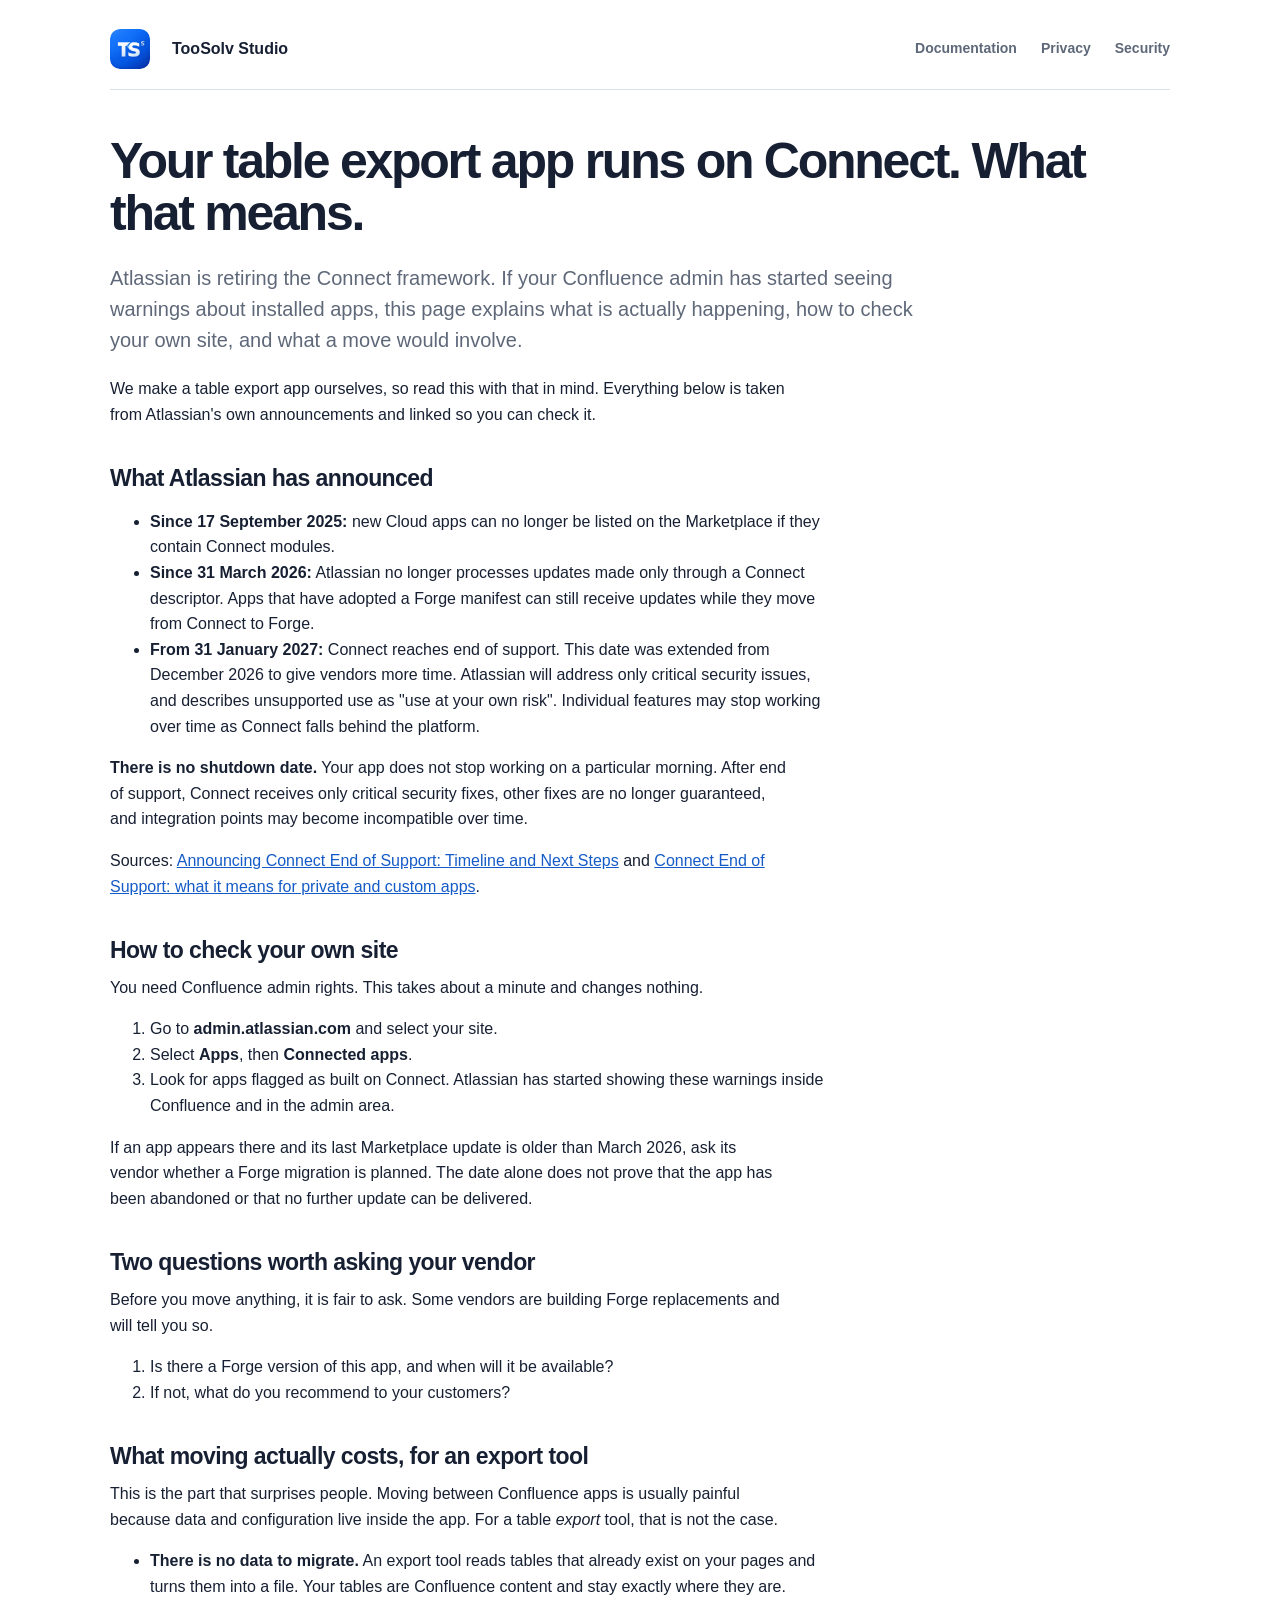
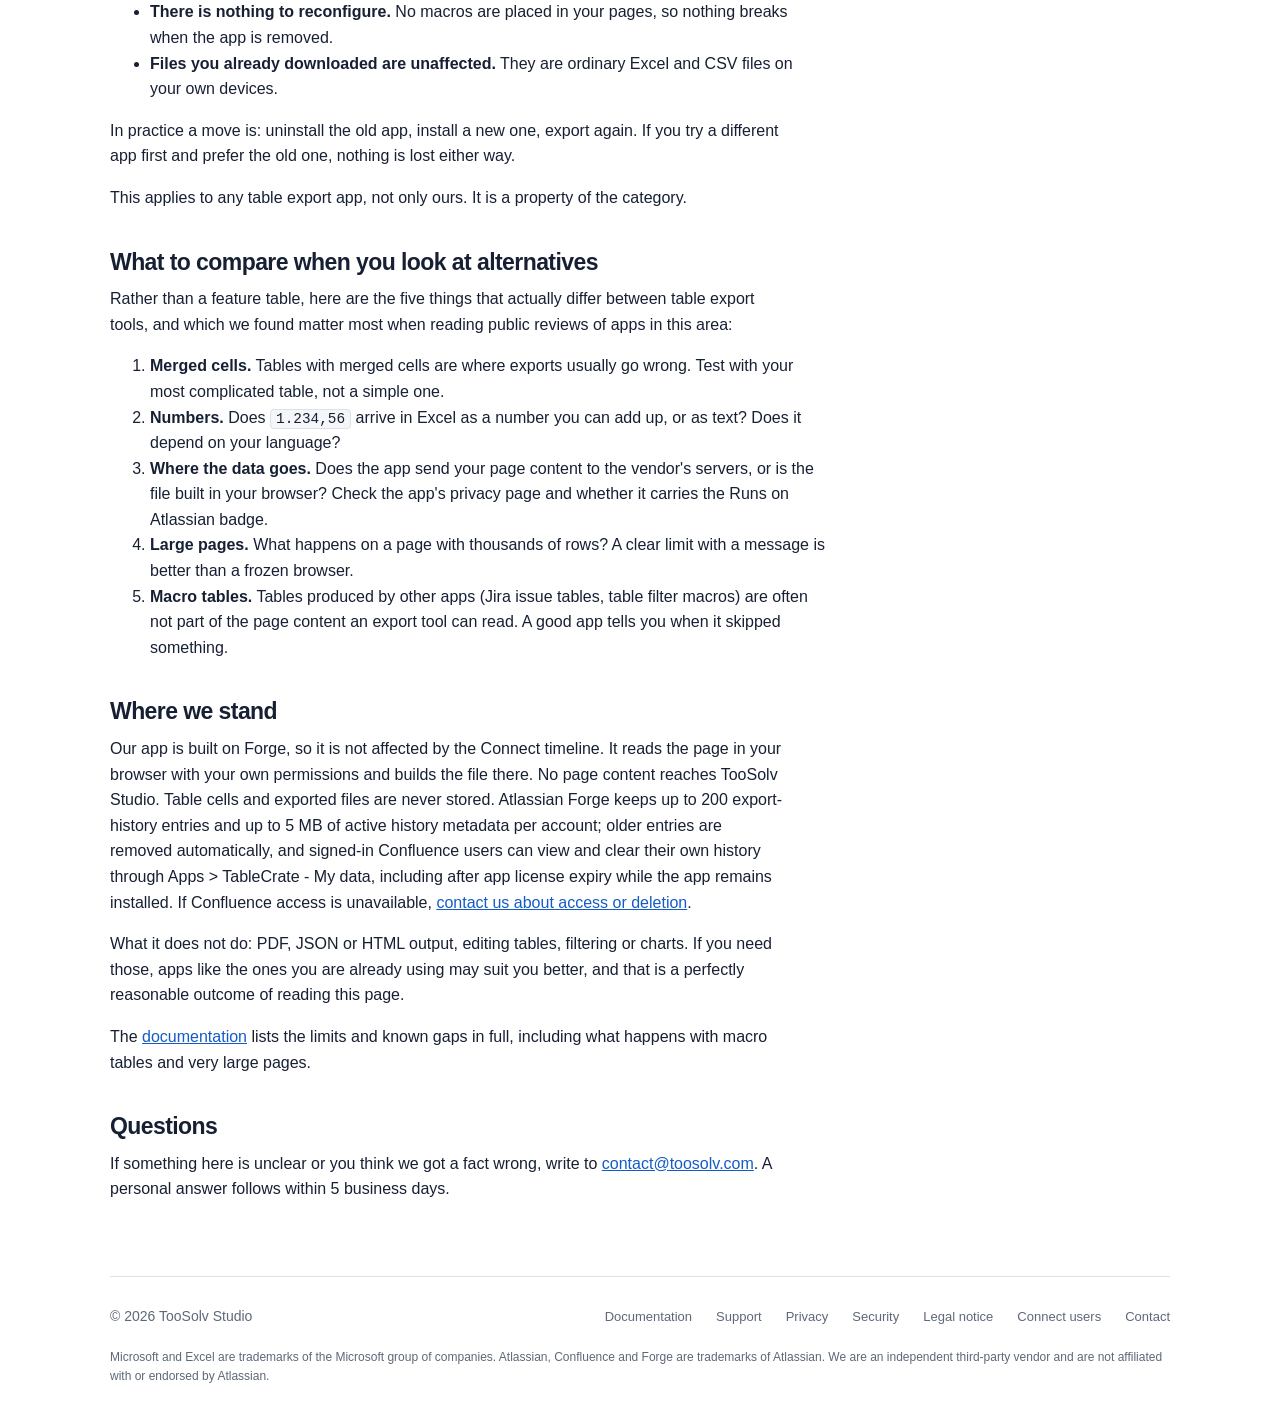
==== commit a111e612: "Clarify own history access after licence expiry: connect/index.html" ====
--- a/connect/index.html
+++ b/connect/index.html
@@ -117,7 +117,7 @@
       page in your browser with your own permissions and builds the file there. No page content
       reaches TooSolv Studio. Table cells and exported files are never stored. Atlassian Forge
       keeps up to 200 export-history entries and up to 5 MB of active history metadata per account; older entries are removed
-      automatically, and users can clear the history while the app is accessible with a valid license. After license expiry, <a href="../privacy/#privacy-requests">contact us about access or deletion</a>.</p>
+      automatically, and signed-in Confluence users can view and clear their own history through Apps &gt; TableCrate - My data, including after app license expiry while the app remains installed. If Confluence access is unavailable, <a href="../privacy/#privacy-requests">contact us about access or deletion</a>.</p>
     <p>What it does not do: PDF, JSON or HTML output, editing tables, filtering or charts. If you
       need those, apps like the ones you are already using may suit you better, and that is a
       perfectly reasonable outcome of reading this page.</p>
